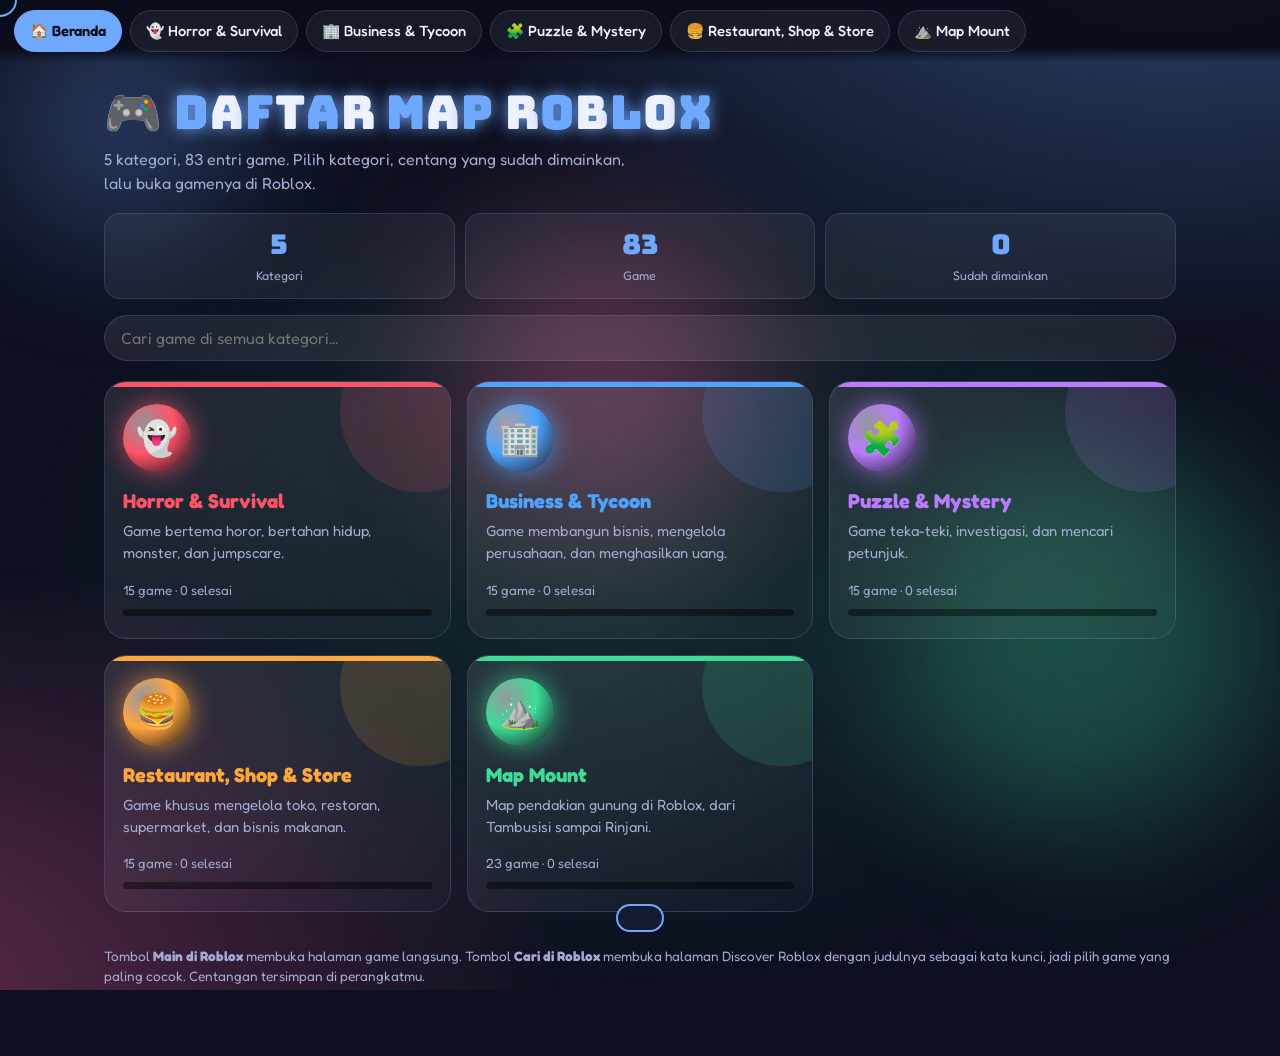
==== index.html @ b2099d07 "Add files via upload" ====
<!DOCTYPE html>
<html lang="id">
<head>
<meta charset="utf-8">
<meta name="viewport" content="width=device-width, initial-scale=1, viewport-fit=cover">
<meta name="theme-color" content="#0d1020">
<meta name="description" content="Daftar map Roblox per kategori lengkap dengan link ke game.">
<title>Daftar Map Roblox</title>
<link rel="preconnect" href="https://fonts.googleapis.com"><link rel="preconnect" href="https://fonts.gstatic.com" crossorigin>
<link href="https://fonts.googleapis.com/css2?family=Fredoka:wght@400;500;600;700&family=Bungee&display=swap" rel="stylesheet">
<script>try{sessionStorage.getItem("rbx-pt")&&document.documentElement.classList.add("pt-in")}catch(e){}</script>
<link rel="stylesheet" href="style.css">
</head>
<body class="t-home" data-fx="🎮,⭐,🧩,👻,🍔,⛰️" style="--ac:#6ea8ff">
<div class="fx" id="fx" aria-hidden="true"></div>
<nav class="tabs" aria-label="Kategori"><a href="index.html" style="--c:#6ea8ff" aria-current=page>🏠 Beranda</a><a href="horror.html" style="--c:#ff5468">👻 Horror &amp; Survival</a><a href="tycoon.html" style="--c:#4da3ff">🏢 Business &amp; Tycoon</a><a href="puzzle.html" style="--c:#b97bff">🧩 Puzzle &amp; Mystery</a><a href="restoran.html" style="--c:#ffa63d">🍔 Restaurant, Shop &amp; Store</a><a href="mount.html" style="--c:#3ddc97">⛰️ Map Mount</a></nav>
<div class="wrap">
<h1><span class="em">🎮</span> Daftar Map Roblox</h1>
<p class="lead">5 kategori, 83 entri game. Pilih kategori, centang yang sudah dimainkan, lalu buka gamenya di Roblox.</p>
<div class="stats"><div><b data-n="5">0</b><span>Kategori</span></div><div><b data-n="83">0</b><span>Game</span></div><div><b id="dn" data-n="0">0</b><span>Sudah dimainkan</span></div></div>
<div class="tools"><input type="search" id="gq" placeholder="Cari game di semua kategori..." aria-label="Cari game"></div>
<div class="res" id="res"></div>
<div class="hub">
<a class="cat" href="horror.html" style="--c:#ff5468;--i:0" data-slugs="themimic,doors,pressure,apeirophobia,specter,deadsilence,theintruder,99nightsintheforest,forgottenmemories,residencemassacre,judy,shortcreepystories,dandysworld,murdermystery2,evade"><div class="big">👻</div><h2>Horror &amp; Survival</h2><p>Game bertema horor, bertahan hidup, monster, dan jumpscare.</p><small class="prog">15 game</small><div class="bar"><i></i></div></a>
<a class="cat" href="tycoon.html" style="--c:#4da3ff;--i:1" data-slugs="restauranttycoon2,restauranttycoon3,retailtycoon2,supermarkettycoon,shoppingmalltycoon,themeparktycoon2,lumbertycoon2,hoteltycoon,cinematycoon,cardealershiptycoon,myrestaurant,themeparktycoon,workatapizzaplace,mycafetycoon,malltycoon"><div class="big">🏢</div><h2>Business &amp; Tycoon</h2><p>Game membangun bisnis, mengelola perusahaan, dan menghasilkan uang.</p><small class="prog">15 game</small><div class="bar"><i></i></div></a>
<a class="cat" href="puzzle.html" style="--c:#b97bff;--i:2" data-slugs="findthemarkers,thepasswordgame,escaperoom,colorordie,doors,identityfraud,themaze,breakin,breakin2,murdermystery2,fleethefacility,interliminality,specter,therakeremastered,findthechomiks"><div class="big">🧩</div><h2>Puzzle &amp; Mystery</h2><p>Game teka-teki, investigasi, dan mencari petunjuk.</p><small class="prog">15 game</small><div class="bar"><i></i></div></a>
<a class="cat" href="restoran.html" style="--c:#ffa63d;--i:3" data-slugs="workatapizzaplace,restauranttycoon2,restauranttycoon3,myrestaurant,cookburgers,supermarkettycoon,retailtycoon2,shoppingmalltycoon,mycafetycoon,bakerysimulator,sushishopsimulator,storeempire,grocerystoresimulator,foodtrucktycoon,themeparktycoon2"><div class="big">🍔</div><h2>Restaurant, Shop &amp; Store</h2><p>Game khusus mengelola toko, restoran, supermarket, dan bisnis makanan.</p><small class="prog">15 game</small><div class="bar"><i></i></div></a>
<a class="cat" href="mount.html" style="--c:#3ddc97;--i:4" data-slugs="mounttambusisi,mountaru,mounttenang,mountlawu,mountdaun,mounttalamau,mountfecha,mountsemut,mountrinjani,mountgede,mountsemeru,mountmerbabu,mountslamet,mountmerapi,mountsindoro,mountsumbing,mountpamijahan,mountkambuno,mountbatur,mountakar,mountleuweung,mounttalaraya,mountmaharani"><div class="big">⛰️</div><h2>Map Mount</h2><p>Map pendakian gunung di Roblox, dari Tambusisi sampai Rinjani.</p><small class="prog">23 game</small><div class="bar"><i></i></div></a>
</div>
<script type="application/json" id="all">[{"n": "The Mimic", "s": "themimic", "c": "horror", "t": "Horror & Survival", "e": "👻", "k": "#ff5468", "p": "horror.html", "u": "https://www.roblox.com/discover/?keyword=The%20Mimic", "d": false}, {"n": "DOORS", "s": "doors", "c": "horror", "t": "Horror & Survival", "e": "👻", "k": "#ff5468", "p": "horror.html", "u": "https://www.roblox.com/discover/?keyword=DOORS", "d": false}, {"n": "Pressure", "s": "pressure", "c": "horror", "t": "Horror & Survival", "e": "👻", "k": "#ff5468", "p": "horror.html", "u": "https://www.roblox.com/discover/?keyword=Pressure", "d": false}, {"n": "Apeirophobia", "s": "apeirophobia", "c": "horror", "t": "Horror & Survival", "e": "👻", "k": "#ff5468", "p": "horror.html", "u": "https://www.roblox.com/discover/?keyword=Apeirophobia", "d": false}, {"n": "Specter", "s": "specter", "c": "horror", "t": "Horror & Survival", "e": "👻", "k": "#ff5468", "p": "horror.html", "u": "https://www.roblox.com/discover/?keyword=Specter", "d": false}, {"n": "Dead Silence", "s": "deadsilence", "c": "horror", "t": "Horror & Survival", "e": "👻", "k": "#ff5468", "p": "horror.html", "u": "https://www.roblox.com/discover/?keyword=Dead%20Silence", "d": false}, {"n": "The Intruder", "s": "theintruder", "c": "horror", "t": "Horror & Survival", "e": "👻", "k": "#ff5468", "p": "horror.html", "u": "https://www.roblox.com/discover/?keyword=The%20Intruder", "d": false}, {"n": "99 Nights in the Forest", "s": "99nightsintheforest", "c": "horror", "t": "Horror & Survival", "e": "👻", "k": "#ff5468", "p": "horror.html", "u": "https://www.roblox.com/discover/?keyword=99%20Nights%20in%20the%20Forest", "d": false}, {"n": "Forgotten Memories", "s": "forgottenmemories", "c": "horror", "t": "Horror & Survival", "e": "👻", "k": "#ff5468", "p": "horror.html", "u": "https://www.roblox.com/discover/?keyword=Forgotten%20Memories", "d": false}, {"n": "Residence Massacre", "s": "residencemassacre", "c": "horror", "t": "Horror & Survival", "e": "👻", "k": "#ff5468", "p": "horror.html", "u": "https://www.roblox.com/discover/?keyword=Residence%20Massacre", "d": false}, {"n": "Judy", "s": "judy", "c": "horror", "t": "Horror & Survival", "e": "👻", "k": "#ff5468", "p": "horror.html", "u": "https://www.roblox.com/discover/?keyword=Judy", "d": false}, {"n": "Short Creepy Stories", "s": "shortcreepystories", "c": "horror", "t": "Horror & Survival", "e": "👻", "k": "#ff5468", "p": "horror.html", "u": "https://www.roblox.com/discover/?keyword=Short%20Creepy%20Stories", "d": false}, {"n": "Dandy's World", "s": "dandysworld", "c": "horror", "t": "Horror & Survival", "e": "👻", "k": "#ff5468", "p": "horror.html", "u": "https://www.roblox.com/discover/?keyword=Dandy%27s%20World", "d": false}, {"n": "Murder Mystery 2", "s": "murdermystery2", "c": "horror", "t": "Horror & Survival", "e": "👻", "k": "#ff5468", "p": "horror.html", "u": "https://www.roblox.com/discover/?keyword=Murder%20Mystery%202", "d": false}, {"n": "Evade", "s": "evade", "c": "horror", "t": "Horror & Survival", "e": "👻", "k": "#ff5468", "p": "horror.html", "u": "https://www.roblox.com/discover/?keyword=Evade", "d": false}, {"n": "Restaurant Tycoon 2", "s": "restauranttycoon2", "c": "tycoon", "t": "Business & Tycoon", "e": "🏢", "k": "#4da3ff", "p": "tycoon.html", "u": "https://www.roblox.com/discover/?keyword=Restaurant%20Tycoon%202", "d": false}, {"n": "Restaurant Tycoon 3", "s": "restauranttycoon3", "c": "tycoon", "t": "Business & Tycoon", "e": "🏢", "k": "#4da3ff", "p": "tycoon.html", "u": "https://www.roblox.com/discover/?keyword=Restaurant%20Tycoon%203", "d": false}, {"n": "Retail Tycoon 2", "s": "retailtycoon2", "c": "tycoon", "t": "Business & Tycoon", "e": "🏢", "k": "#4da3ff", "p": "tycoon.html", "u": "https://www.roblox.com/discover/?keyword=Retail%20Tycoon%202", "d": false}, {"n": "Supermarket Tycoon", "s": "supermarkettycoon", "c": "tycoon", "t": "Business & Tycoon", "e": "🏢", "k": "#4da3ff", "p": "tycoon.html", "u": "https://www.roblox.com/discover/?keyword=Supermarket%20Tycoon", "d": false}, {"n": "Shopping Mall Tycoon", "s": "shoppingmalltycoon", "c": "tycoon", "t": "Business & Tycoon", "e": "🏢", "k": "#4da3ff", "p": "tycoon.html", "u": "https://www.roblox.com/discover/?keyword=Shopping%20Mall%20Tycoon", "d": false}, {"n": "Theme Park Tycoon 2", "s": "themeparktycoon2", "c": "tycoon", "t": "Business & Tycoon", "e": "🏢", "k": "#4da3ff", "p": "tycoon.html", "u": "https://www.roblox.com/games/69184822", "d": true}, {"n": "Lumber Tycoon 2", "s": "lumbertycoon2", "c": "tycoon", "t": "Business & Tycoon", "e": "🏢", "k": "#4da3ff", "p": "tycoon.html", "u": "https://www.roblox.com/games/13822889", "d": true}, {"n": "Hotel Tycoon", "s": "hoteltycoon", "c": "tycoon", "t": "Business & Tycoon", "e": "🏢", "k": "#4da3ff", "p": "tycoon.html", "u": "https://www.roblox.com/discover/?keyword=Hotel%20Tycoon", "d": false}, {"n": "Cinema Tycoon", "s": "cinematycoon", "c": "tycoon", "t": "Business & Tycoon", "e": "🏢", "k": "#4da3ff", "p": "tycoon.html", "u": "https://www.roblox.com/discover/?keyword=Cinema%20Tycoon", "d": false}, {"n": "Car Dealership Tycoon", "s": "cardealershiptycoon", "c": "tycoon", "t": "Business & Tycoon", "e": "🏢", "k": "#4da3ff", "p": "tycoon.html", "u": "https://www.roblox.com/discover/?keyword=Car%20Dealership%20Tycoon", "d": false}, {"n": "My Restaurant", "s": "myrestaurant", "c": "tycoon", "t": "Business & Tycoon", "e": "🏢", "k": "#4da3ff", "p": "tycoon.html", "u": "https://www.roblox.com/discover/?keyword=My%20Restaurant", "d": false}, {"n": "Theme Park Tycoon", "s": "themeparktycoon", "c": "tycoon", "t": "Business & Tycoon", "e": "🏢", "k": "#4da3ff", "p": "tycoon.html", "u": "https://www.roblox.com/discover/?keyword=Theme%20Park%20Tycoon", "d": false}, {"n": "Work at a Pizza Place", "s": "workatapizzaplace", "c": "tycoon", "t": "Business & Tycoon", "e": "🏢", "k": "#4da3ff", "p": "tycoon.html", "u": "https://www.roblox.com/games/192800", "d": true}, {"n": "My Cafe Tycoon", "s": "mycafetycoon", "c": "tycoon", "t": "Business & Tycoon", "e": "🏢", "k": "#4da3ff", "p": "tycoon.html", "u": "https://www.roblox.com/discover/?keyword=My%20Cafe%20Tycoon", "d": false}, {"n": "Mall Tycoon", "s": "malltycoon", "c": "tycoon", "t": "Business & Tycoon", "e": "🏢", "k": "#4da3ff", "p": "tycoon.html", "u": "https://www.roblox.com/discover/?keyword=Mall%20Tycoon", "d": false}, {"n": "Find the Markers", "s": "findthemarkers", "c": "puzzle", "t": "Puzzle & Mystery", "e": "🧩", "k": "#b97bff", "p": "puzzle.html", "u": "https://www.roblox.com/discover/?keyword=Find%20the%20Markers", "d": false}, {"n": "The Password Game", "s": "thepasswordgame", "c": "puzzle", "t": "Puzzle & Mystery", "e": "🧩", "k": "#b97bff", "p": "puzzle.html", "u": "https://www.roblox.com/discover/?keyword=The%20Password%20Game", "d": false}, {"n": "Escape Room", "s": "escaperoom", "c": "puzzle", "t": "Puzzle & Mystery", "e": "🧩", "k": "#b97bff", "p": "puzzle.html", "u": "https://www.roblox.com/discover/?keyword=Escape%20Room", "d": false}, {"n": "Color or Die", "s": "colorordie", "c": "puzzle", "t": "Puzzle & Mystery", "e": "🧩", "k": "#b97bff", "p": "puzzle.html", "u": "https://www.roblox.com/discover/?keyword=Color%20or%20Die", "d": false}, {"n": "DOORS", "s": "doors", "c": "puzzle", "t": "Puzzle & Mystery", "e": "🧩", "k": "#b97bff", "p": "puzzle.html", "u": "https://www.roblox.com/discover/?keyword=DOORS", "d": false}, {"n": "Identity Fraud", "s": "identityfraud", "c": "puzzle", "t": "Puzzle & Mystery", "e": "🧩", "k": "#b97bff", "p": "puzzle.html", "u": "https://www.roblox.com/discover/?keyword=Identity%20Fraud", "d": false}, {"n": "The Maze", "s": "themaze", "c": "puzzle", "t": "Puzzle & Mystery", "e": "🧩", "k": "#b97bff", "p": "puzzle.html", "u": "https://www.roblox.com/discover/?keyword=The%20Maze", "d": false}, {"n": "Break In", "s": "breakin", "c": "puzzle", "t": "Puzzle & Mystery", "e": "🧩", "k": "#b97bff", "p": "puzzle.html", "u": "https://www.roblox.com/discover/?keyword=Break%20In", "d": false}, {"n": "Break In 2", "s": "breakin2", "c": "puzzle", "t": "Puzzle & Mystery", "e": "🧩", "k": "#b97bff", "p": "puzzle.html", "u": "https://www.roblox.com/discover/?keyword=Break%20In%202", "d": false}, {"n": "Murder Mystery 2", "s": "murdermystery2", "c": "puzzle", "t": "Puzzle & Mystery", "e": "🧩", "k": "#b97bff", "p": "puzzle.html", "u": "https://www.roblox.com/discover/?keyword=Murder%20Mystery%202", "d": false}, {"n": "Flee the Facility", "s": "fleethefacility", "c": "puzzle", "t": "Puzzle & Mystery", "e": "🧩", "k": "#b97bff", "p": "puzzle.html", "u": "https://www.roblox.com/games/893973440", "d": true}, {"n": "Interliminality", "s": "interliminality", "c": "puzzle", "t": "Puzzle & Mystery", "e": "🧩", "k": "#b97bff", "p": "puzzle.html", "u": "https://www.roblox.com/discover/?keyword=Interliminality", "d": false}, {"n": "Specter", "s": "specter", "c": "puzzle", "t": "Puzzle & Mystery", "e": "🧩", "k": "#b97bff", "p": "puzzle.html", "u": "https://www.roblox.com/discover/?keyword=Specter", "d": false}, {"n": "The Rake REMASTERED", "s": "therakeremastered", "c": "puzzle", "t": "Puzzle & Mystery", "e": "🧩", "k": "#b97bff", "p": "puzzle.html", "u": "https://www.roblox.com/discover/?keyword=The%20Rake%20REMASTERED", "d": false}, {"n": "Find the Chomiks", "s": "findthechomiks", "c": "puzzle", "t": "Puzzle & Mystery", "e": "🧩", "k": "#b97bff", "p": "puzzle.html", "u": "https://www.roblox.com/discover/?keyword=Find%20the%20Chomiks", "d": false}, {"n": "Work at a Pizza Place", "s": "workatapizzaplace", "c": "restoran", "t": "Restaurant, Shop & Store", "e": "🍔", "k": "#ffa63d", "p": "restoran.html", "u": "https://www.roblox.com/games/192800", "d": true}, {"n": "Restaurant Tycoon 2", "s": "restauranttycoon2", "c": "restoran", "t": "Restaurant, Shop & Store", "e": "🍔", "k": "#ffa63d", "p": "restoran.html", "u": "https://www.roblox.com/discover/?keyword=Restaurant%20Tycoon%202", "d": false}, {"n": "Restaurant Tycoon 3", "s": "restauranttycoon3", "c": "restoran", "t": "Restaurant, Shop & Store", "e": "🍔", "k": "#ffa63d", "p": "restoran.html", "u": "https://www.roblox.com/discover/?keyword=Restaurant%20Tycoon%203", "d": false}, {"n": "My Restaurant", "s": "myrestaurant", "c": "restoran", "t": "Restaurant, Shop & Store", "e": "🍔", "k": "#ffa63d", "p": "restoran.html", "u": "https://www.roblox.com/discover/?keyword=My%20Restaurant", "d": false}, {"n": "Cook Burgers", "s": "cookburgers", "c": "restoran", "t": "Restaurant, Shop & Store", "e": "🍔", "k": "#ffa63d", "p": "restoran.html", "u": "https://www.roblox.com/discover/?keyword=Cook%20Burgers", "d": false}, {"n": "Supermarket Tycoon", "s": "supermarkettycoon", "c": "restoran", "t": "Restaurant, Shop & Store", "e": "🍔", "k": "#ffa63d", "p": "restoran.html", "u": "https://www.roblox.com/discover/?keyword=Supermarket%20Tycoon", "d": false}, {"n": "Retail Tycoon 2", "s": "retailtycoon2", "c": "restoran", "t": "Restaurant, Shop & Store", "e": "🍔", "k": "#ffa63d", "p": "restoran.html", "u": "https://www.roblox.com/discover/?keyword=Retail%20Tycoon%202", "d": false}, {"n": "Shopping Mall Tycoon", "s": "shoppingmalltycoon", "c": "restoran", "t": "Restaurant, Shop & Store", "e": "🍔", "k": "#ffa63d", "p": "restoran.html", "u": "https://www.roblox.com/discover/?keyword=Shopping%20Mall%20Tycoon", "d": false}, {"n": "My Cafe Tycoon", "s": "mycafetycoon", "c": "restoran", "t": "Restaurant, Shop & Store", "e": "🍔", "k": "#ffa63d", "p": "restoran.html", "u": "https://www.roblox.com/discover/?keyword=My%20Cafe%20Tycoon", "d": false}, {"n": "Bakery Simulator", "s": "bakerysimulator", "c": "restoran", "t": "Restaurant, Shop & Store", "e": "🍔", "k": "#ffa63d", "p": "restoran.html", "u": "https://www.roblox.com/discover/?keyword=Bakery%20Simulator", "d": false}, {"n": "Sushi Shop Simulator", "s": "sushishopsimulator", "c": "restoran", "t": "Restaurant, Shop & Store", "e": "🍔", "k": "#ffa63d", "p": "restoran.html", "u": "https://www.roblox.com/discover/?keyword=Sushi%20Shop%20Simulator", "d": false}, {"n": "Store Empire", "s": "storeempire", "c": "restoran", "t": "Restaurant, Shop & Store", "e": "🍔", "k": "#ffa63d", "p": "restoran.html", "u": "https://www.roblox.com/discover/?keyword=Store%20Empire", "d": false}, {"n": "Grocery Store Simulator", "s": "grocerystoresimulator", "c": "restoran", "t": "Restaurant, Shop & Store", "e": "🍔", "k": "#ffa63d", "p": "restoran.html", "u": "https://www.roblox.com/discover/?keyword=Grocery%20Store%20Simulator", "d": false}, {"n": "Food Truck Tycoon", "s": "foodtrucktycoon", "c": "restoran", "t": "Restaurant, Shop & Store", "e": "🍔", "k": "#ffa63d", "p": "restoran.html", "u": "https://www.roblox.com/discover/?keyword=Food%20Truck%20Tycoon", "d": false}, {"n": "Theme Park Tycoon 2", "s": "themeparktycoon2", "c": "restoran", "t": "Restaurant, Shop & Store", "e": "🍔", "k": "#ffa63d", "p": "restoran.html", "u": "https://www.roblox.com/games/69184822", "d": true}, {"n": "Mount Tambusisi", "s": "mounttambusisi", "c": "mount", "t": "Map Mount", "e": "⛰️", "k": "#3ddc97", "p": "mount.html", "u": "https://www.roblox.com/discover/?keyword=Mount%20Tambusisi", "d": false}, {"n": "Mount Aru", "s": "mountaru", "c": "mount", "t": "Map Mount", "e": "⛰️", "k": "#3ddc97", "p": "mount.html", "u": "https://www.roblox.com/discover/?keyword=Mount%20Aru", "d": false}, {"n": "Mount Tenang", "s": "mounttenang", "c": "mount", "t": "Map Mount", "e": "⛰️", "k": "#3ddc97", "p": "mount.html", "u": "https://www.roblox.com/discover/?keyword=Mount%20Tenang", "d": false}, {"n": "Mount Lawu", "s": "mountlawu", "c": "mount", "t": "Map Mount", "e": "⛰️", "k": "#3ddc97", "p": "mount.html", "u": "https://www.roblox.com/discover/?keyword=Mount%20Lawu", "d": false}, {"n": "Mount Daun", "s": "mountdaun", "c": "mount", "t": "Map Mount", "e": "⛰️", "k": "#3ddc97", "p": "mount.html", "u": "https://www.roblox.com/discover/?keyword=Mount%20Daun", "d": false}, {"n": "Mount Talamau", "s": "mounttalamau", "c": "mount", "t": "Map Mount", "e": "⛰️", "k": "#3ddc97", "p": "mount.html", "u": "https://www.roblox.com/discover/?keyword=Mount%20Talamau", "d": false}, {"n": "Mount Fecha", "s": "mountfecha", "c": "mount", "t": "Map Mount", "e": "⛰️", "k": "#3ddc97", "p": "mount.html", "u": "https://www.roblox.com/discover/?keyword=Mount%20Fecha", "d": false}, {"n": "Mount Semut", "s": "mountsemut", "c": "mount", "t": "Map Mount", "e": "⛰️", "k": "#3ddc97", "p": "mount.html", "u": "https://www.roblox.com/discover/?keyword=Mount%20Semut", "d": false}, {"n": "Mount Rinjani", "s": "mountrinjani", "c": "mount", "t": "Map Mount", "e": "⛰️", "k": "#3ddc97", "p": "mount.html", "u": "https://www.roblox.com/discover/?keyword=Mount%20Rinjani", "d": false}, {"n": "Mount Gede", "s": "mountgede", "c": "mount", "t": "Map Mount", "e": "⛰️", "k": "#3ddc97", "p": "mount.html", "u": "https://www.roblox.com/discover/?keyword=Mount%20Gede", "d": false}, {"n": "Mount Semeru", "s": "mountsemeru", "c": "mount", "t": "Map Mount", "e": "⛰️", "k": "#3ddc97", "p": "mount.html", "u": "https://www.roblox.com/discover/?keyword=Mount%20Semeru", "d": false}, {"n": "Mount Merbabu", "s": "mountmerbabu", "c": "mount", "t": "Map Mount", "e": "⛰️", "k": "#3ddc97", "p": "mount.html", "u": "https://www.roblox.com/discover/?keyword=Mount%20Merbabu", "d": false}, {"n": "Mount Slamet", "s": "mountslamet", "c": "mount", "t": "Map Mount", "e": "⛰️", "k": "#3ddc97", "p": "mount.html", "u": "https://www.roblox.com/discover/?keyword=Mount%20Slamet", "d": false}, {"n": "Mount Merapi", "s": "mountmerapi", "c": "mount", "t": "Map Mount", "e": "⛰️", "k": "#3ddc97", "p": "mount.html", "u": "https://www.roblox.com/discover/?keyword=Mount%20Merapi", "d": false}, {"n": "Mount Sindoro", "s": "mountsindoro", "c": "mount", "t": "Map Mount", "e": "⛰️", "k": "#3ddc97", "p": "mount.html", "u": "https://www.roblox.com/discover/?keyword=Mount%20Sindoro", "d": false}, {"n": "Mount Sumbing", "s": "mountsumbing", "c": "mount", "t": "Map Mount", "e": "⛰️", "k": "#3ddc97", "p": "mount.html", "u": "https://www.roblox.com/discover/?keyword=Mount%20Sumbing", "d": false}, {"n": "Mount Pamijahan", "s": "mountpamijahan", "c": "mount", "t": "Map Mount", "e": "⛰️", "k": "#3ddc97", "p": "mount.html", "u": "https://www.roblox.com/discover/?keyword=Mount%20Pamijahan", "d": false}, {"n": "Mount Kambuno", "s": "mountkambuno", "c": "mount", "t": "Map Mount", "e": "⛰️", "k": "#3ddc97", "p": "mount.html", "u": "https://www.roblox.com/discover/?keyword=Mount%20Kambuno", "d": false}, {"n": "Mount Batur", "s": "mountbatur", "c": "mount", "t": "Map Mount", "e": "⛰️", "k": "#3ddc97", "p": "mount.html", "u": "https://www.roblox.com/discover/?keyword=Mount%20Batur", "d": false}, {"n": "Mount Akar", "s": "mountakar", "c": "mount", "t": "Map Mount", "e": "⛰️", "k": "#3ddc97", "p": "mount.html", "u": "https://www.roblox.com/discover/?keyword=Mount%20Akar", "d": false}, {"n": "Mount Leuweung", "s": "mountleuweung", "c": "mount", "t": "Map Mount", "e": "⛰️", "k": "#3ddc97", "p": "mount.html", "u": "https://www.roblox.com/discover/?keyword=Mount%20Leuweung", "d": false}, {"n": "Mount Talaraya", "s": "mounttalaraya", "c": "mount", "t": "Map Mount", "e": "⛰️", "k": "#3ddc97", "p": "mount.html", "u": "https://www.roblox.com/discover/?keyword=Mount%20Talaraya", "d": false}, {"n": "Mount Maharani", "s": "mountmaharani", "c": "mount", "t": "Map Mount", "e": "⛰️", "k": "#3ddc97", "p": "mount.html", "u": "https://www.roblox.com/discover/?keyword=Mount%20Maharani", "d": false}]</script>
<footer>Tombol <b>Main di Roblox</b> membuka halaman game langsung. Tombol <b>Cari di Roblox</b> membuka halaman Discover Roblox dengan judulnya sebagai kata kunci, jadi pilih game yang paling cocok. Centangan tersimpan di perangkatmu.</footer>
</div>
<button class="top" id="top" type="button" aria-label="Ke atas">↑</button>
<div class="toast" id="toast" role="status"></div>
<script src="app.js"></script>
</body>
</html>
---- style.css ----
:root{--bg:#0d1020;--bg2:#151a33;--tx:#eef1ff;--mu:#a3abd3;--ln:rgba(150,165,255,.18);--ac:#6ea8ff;--rad:16px}
*{box-sizing:border-box}
html{-webkit-text-size-adjust:100%;scroll-padding-top:110px;scroll-behavior:smooth}
body{margin:0;min-height:100dvh;color:var(--tx);font:16px/1.5 "Fredoka",system-ui,sans-serif;background:var(--bg);overflow-x:hidden;-webkit-tap-highlight-color:transparent}
body::before{content:"";position:fixed;inset:-10%;z-index:-2;animation:drift 20s ease-in-out infinite alternate;background:radial-gradient(50% 40% at 85% 0,color-mix(in srgb,var(--ac) 35%,transparent),transparent),radial-gradient(45% 40% at 0 100%,#ff5ea055,transparent),radial-gradient(40% 40% at 50% 60%,#3ddc9722,transparent)}
@keyframes drift{to{transform:scale(1.15) translate(-3%,2%)}}
a{color:inherit}
.fx{position:fixed;inset:0;z-index:-1;pointer-events:none;overflow:hidden}
.fx span{position:absolute;bottom:-60px;opacity:.28;animation:rise linear infinite}
@keyframes rise{to{transform:translateY(-120vh) rotate(360deg)}}
@keyframes fall{from{transform:translateY(-10vh) rotate(0)}to{transform:translateY(120vh) rotate(360deg)}}
.wrap{position:relative;max-width:1100px;margin:0 auto;padding:0 max(14px,env(safe-area-inset-right)) calc(70px + env(safe-area-inset-bottom)) max(14px,env(safe-area-inset-left))}
.tabs{position:sticky;top:0;z-index:20;display:flex;gap:8px;overflow-x:auto;scrollbar-width:none;padding:calc(10px + env(safe-area-inset-top)) max(14px,env(safe-area-inset-right)) 10px max(14px,env(safe-area-inset-left));background:linear-gradient(rgba(10,12,26,.95) 78%,transparent);backdrop-filter:blur(8px);-webkit-backdrop-filter:blur(8px)}
.tabs::-webkit-scrollbar{display:none}
.tabs a{flex:none;display:flex;align-items:center;gap:6px;min-height:42px;padding:0 15px;border:1px solid var(--ln);border-radius:30px;background:rgba(255,255,255,.06);text-decoration:none;font-weight:500;font-size:.92rem;white-space:nowrap;transition:transform .2s,background .2s,box-shadow .2s}
.tabs a:hover{transform:translateY(-3px) scale(1.04);box-shadow:0 8px 18px -8px var(--c)}
.tabs a[aria-current=page]{background:var(--c,var(--ac));border-color:var(--c,var(--ac));color:#0b0e1c;font-weight:600}
h1{font:400 clamp(1.7rem,6.4vw,2.9rem)/1.15 "Bungee","Fredoka",sans-serif;margin:24px 0 8px;letter-spacing:.02em;background:linear-gradient(90deg,#fff,var(--ac),#fff,var(--ac));background-size:300% 100%;-webkit-background-clip:text;background-clip:text;-webkit-text-fill-color:transparent;animation:shine 6s linear infinite}
@keyframes shine{to{background-position:300% 0}}
h1 .em{display:inline-block;-webkit-text-fill-color:initial;animation:bob 3s ease-in-out infinite}
@keyframes bob{50%{transform:translateY(-8px) rotate(-8deg)}}
.lead{color:var(--mu);margin:0 0 18px;max-width:60ch}
.stats{display:grid;grid-template-columns:repeat(3,1fr);gap:10px;margin:0 0 16px}
.stats div{padding:12px 8px;text-align:center;border:1px solid var(--ln);border-radius:16px;background:rgba(255,255,255,.06)}
.stats b{display:block;font:400 1.7rem "Bungee",sans-serif;color:var(--ac)}.stats span{font-size:.78rem;color:var(--mu)}
.hud{display:flex;flex-wrap:wrap;align-items:center;gap:8px 16px;padding:14px 16px;border:1px solid var(--ln);border-radius:var(--rad);background:linear-gradient(145deg,rgba(255,255,255,.1),rgba(255,255,255,.02))}
.hud b{color:var(--ac)}.rk{font-size:.82rem;padding:2px 10px;border-radius:20px;background:var(--ac);color:#0b0e1c;font-weight:600;animation:pulse 2s infinite}
@keyframes pulse{50%{transform:scale(1.08)}}
.bar{flex:1 1 180px;height:12px;border-radius:8px;background:rgba(0,0,0,.45);overflow:hidden}
.bar i{display:block;height:100%;width:0;border-radius:8px;background:linear-gradient(90deg,var(--ac),#fff9,var(--ac));background-size:200% 100%;animation:shine 2.5s linear infinite;transition:width .8s cubic-bezier(.2,.9,.3,1.2)}
.tools{display:flex;gap:8px;margin:16px 0 10px}
input[type=search],select{min-height:46px;padding:0 16px;font:inherit;color:var(--tx);background:rgba(255,255,255,.08);border:1px solid var(--ln);border-radius:30px}
input[type=search]{flex:1;min-width:0}select option{color:#000}
input[type=search]:focus,select:focus{outline:none;border-color:var(--ac);box-shadow:0 0 20px -4px var(--ac)}
.tools:has(#so){display:grid;grid-template-columns:1fr auto auto}
@media(max-width:480px){.tools:has(#so){grid-template-columns:1fr 1fr}.tools:has(#so) input{grid-column:1/-1}}
.btn{min-height:46px;padding:0 18px;border:0;border-radius:30px;background:var(--ac);color:#0b0e1c;font:600 .95rem "Fredoka",sans-serif;cursor:pointer;transition:transform .15s,box-shadow .2s}
.btn:hover{transform:translateY(-2px) rotate(-2deg);box-shadow:0 8px 20px -6px var(--ac)}.btn:active{transform:scale(.93)}
.flt{display:flex;flex-wrap:wrap;gap:4px 16px;color:var(--mu);font-size:.9rem;margin-bottom:14px}
.flt label{display:inline-flex;align-items:center;gap:8px;min-height:40px;cursor:pointer}
.flt input,.chk input{accent-color:var(--ac);width:20px;height:20px}
.grid{list-style:none;margin:0;padding:0;display:grid;grid-template-columns:repeat(auto-fill,minmax(min(100%,260px),1fr));gap:14px;perspective:900px}
.card{position:relative;overflow:hidden;padding:16px 16px 14px 62px;border:1px solid var(--ln);border-radius:var(--rad);background:linear-gradient(145deg,rgba(255,255,255,.1),rgba(255,255,255,.03));transition:transform .25s,box-shadow .3s,opacity .6s,filter .3s;transform:rotateX(var(--rx,0)) rotateY(var(--ry,0));transition-delay:calc(var(--i,0)*30ms),0s,0s,0s}
html.js .card:not(.in){opacity:0;transform:translateY(34px) scale(.92)}
.card::before{content:"";position:absolute;left:0;top:0;bottom:0;width:4px;background:var(--ac)}
.card::after{content:"";position:absolute;inset:0;background:radial-gradient(180px circle at var(--px,50%) var(--py,0),rgba(255,255,255,.16),transparent);opacity:0;transition:opacity .3s;pointer-events:none}
@media(hover:hover){.card:hover{box-shadow:0 16px 30px -12px var(--ac);transition-delay:0s}.card:hover::after{opacity:1}}
.card .no{position:absolute;left:14px;top:14px;width:38px;height:38px;border-radius:12px;display:grid;place-items:center;font-weight:700;background:color-mix(in srgb,var(--ac) 24%,transparent);color:var(--ac);transition:transform .4s}
.card:hover .no{transform:rotate(360deg) scale(1.1)}
.card h3{margin:0 0 12px;font-size:1.08rem;font-weight:600;line-height:1.3;overflow-wrap:anywhere;padding:6px 34px 0 0}
.act{display:flex;justify-content:space-between;align-items:center;gap:8px;flex-wrap:wrap}
.chk{display:inline-flex;align-items:center;gap:8px;min-height:44px;cursor:pointer;user-select:none;font-size:.9rem}
a.go{position:relative;overflow:hidden;display:inline-flex;align-items:center;min-height:44px;padding:0 16px;border-radius:30px;border:1px solid var(--ac);text-decoration:none;font-weight:600;font-size:.88rem;transition:background .2s,color .2s,transform .15s}
a.go:hover,a.go:focus-visible{background:var(--ac);color:#0b0e1c;outline:none;transform:scale(1.05)}
.card.done{opacity:.65;filter:saturate(.6)}.card.done h3{text-decoration:line-through}
.card.done::before{box-shadow:0 0 14px 2px var(--ac)}
.card.done .no{font-size:0;background:var(--ac);animation:stamp .5s cubic-bezier(.3,1.8,.5,1)}.card.done .no::before{content:"✓";font-size:1.2rem;color:#0b0e1c}
@keyframes stamp{from{transform:scale(2.5) rotate(-90deg);opacity:0}}
.card.won{animation:win .8s 3;box-shadow:0 0 0 3px var(--ac),0 0 40px var(--ac)}
@keyframes win{50%{transform:scale(1.06)}}
.card[hidden]{display:none}.empty{padding:40px 0;color:var(--mu);text-align:center}
.hub{display:grid;grid-template-columns:repeat(auto-fill,minmax(min(100%,300px),1fr));gap:16px;margin-top:20px;perspective:900px}
.cat{position:relative;display:block;text-decoration:none;padding:22px 18px;border:1px solid var(--ln);border-radius:22px;background:linear-gradient(145deg,rgba(255,255,255,.1),rgba(255,255,255,.02));overflow:hidden;transition:transform .25s,box-shadow .3s;transform:rotateX(var(--rx,0)) rotateY(var(--ry,0));animation:pop .7s backwards cubic-bezier(.2,.9,.3,1.3);animation-delay:calc(var(--i,0)*90ms)}
@keyframes pop{from{opacity:0;transform:translateY(40px) scale(.85)}}
.cat::before{content:"";position:absolute;inset:0 0 auto;height:5px;background:var(--c)}
.cat::after{content:"";position:absolute;width:160px;height:160px;right:-50px;top:-50px;border-radius:50%;background:var(--c);opacity:.14;transition:transform .5s,opacity .3s}
.cat:hover::after{transform:scale(2.6);opacity:.2}
.cat .big{display:grid;place-items:center;width:68px;height:68px;border-radius:50%;font-size:2.1rem;margin-bottom:14px;background:radial-gradient(circle at 30% 28%,rgba(255,255,255,.5),var(--c) 45%,rgba(0,0,0,.55));box-shadow:0 0 28px -4px var(--c);animation:bob 4s ease-in-out infinite}
.cat h2{margin:0 0 4px;font-size:1.25rem;color:var(--c)}.cat p{margin:0 0 12px;color:var(--mu);font-size:.92rem}.cat small{color:var(--mu)}
.cat .bar{margin-top:8px;flex:none;height:7px}.cat .bar i{background:var(--c)}
@media(hover:hover){.cat:hover{box-shadow:0 20px 36px -14px var(--c)}}
.res{margin-top:20px}.res h2{font-size:1.05rem;color:var(--mu)}
.tag{display:inline-block;padding:0 8px;border-radius:20px;font-size:.72rem;background:color-mix(in srgb,var(--c) 25%,transparent);color:var(--c)}
footer{margin-top:34px;color:var(--mu);font-size:.85rem}
.toast{position:fixed;left:50%;bottom:calc(24px + env(safe-area-inset-bottom));transform:translate(-50%,200%);background:var(--bg2);border:2px solid var(--ac);padding:12px 22px;border-radius:30px;font-weight:600;z-index:50;max-width:92vw;text-align:center;transition:transform .45s cubic-bezier(.3,1.5,.5,1)}
.toast.on{transform:translate(-50%,0)}
.top{position:fixed;right:max(16px,env(safe-area-inset-right));bottom:calc(18px + env(safe-area-inset-bottom));z-index:30;width:48px;height:48px;border:0;border-radius:50%;background:var(--ac);color:#0b0e1c;font-size:1.3rem;font-weight:700;cursor:pointer;transform:scale(0);transition:transform .3s cubic-bezier(.3,1.8,.5,1)}
.top.on{transform:scale(1)}.top:hover{animation:bob 1s infinite}
.bst{position:fixed;z-index:60;pointer-events:none;font-size:1.5rem;animation:bst .9s ease-out forwards}
@keyframes bst{to{transform:translate(var(--dx),var(--dy)) rotate(var(--r)) scale(.4);opacity:0}}
/* ===== TEMA PER KATEGORI ===== */
.t-horror{--bg:#07050a;--bg2:#1a0a10;--ln:rgba(255,84,104,.25)}
.t-horror::before{background:radial-gradient(70% 50% at 50% 110%,#8a0f2a88,transparent),radial-gradient(40% 30% at 15% 10%,#ff546822,transparent)}
.t-horror .fx::after{content:"";position:fixed;inset:0;z-index:15;background:radial-gradient(circle 230px at var(--mx,50%) var(--my,35%),transparent 0,rgba(0,0,0,.62) 100%)}
.t-horror h1{animation:shine 6s linear infinite,flick 4s steps(1) infinite}
@keyframes flick{0%,90%,94%,100%{opacity:1}92%{opacity:.25}96%{opacity:.5;transform:translateX(3px)}}
.t-horror .card{border-color:rgba(255,84,104,.3);box-shadow:inset 0 0 30px #ff546814}
.t-horror .card .no{animation:flick 5s steps(1) infinite;border-radius:50% 50% 12px 12px}
.t-horror .card:hover{animation:shake .3s}
@keyframes shake{25%{translate:-3px 0}75%{translate:3px 0}}
.t-tycoon{--bg:#071326;--ln:rgba(77,163,255,.25)}
.t-tycoon::before{background:linear-gradient(rgba(77,163,255,.09) 1px,transparent 1px) 0 0/44px 44px,linear-gradient(90deg,rgba(77,163,255,.09) 1px,transparent 1px) 0 0/44px 44px,radial-gradient(50% 40% at 85% 0,#4da3ff44,transparent);animation:grid 3s linear infinite}
@keyframes grid{to{background-position:0 44px,44px 0,0 0}}
.t-tycoon .fx span{top:-60px;bottom:auto;animation-name:fall}
.t-tycoon .card .no{border-radius:50%;background:radial-gradient(circle at 30% 30%,#fff6a8,#ffc21a 55%,#b37400);color:#5a3a00;box-shadow:0 0 14px #ffc21a88}
.t-tycoon .card{border-radius:6px 22px 6px 22px}
.t-tycoon .rk{background:linear-gradient(90deg,#ffc21a,#fff3a0)}
.t-puzzle{--bg:#120a24;--ln:rgba(185,123,255,.28)}
.t-puzzle::before{background:conic-gradient(from 90deg at 2px 2px,transparent 90deg,rgba(185,123,255,.12) 0) 0 0/52px 52px,radial-gradient(50% 40% at 15% 0,#b97bff55,transparent);animation:grid 6s linear infinite}
.t-puzzle .card{border-radius:4px 28px 4px 28px;clip-path:polygon(0 0,100% 0,100% 80%,calc(100% - 18px) 100%,0 100%)}
.t-puzzle .card .no{border-radius:4px;transform:rotate(45deg)}.t-puzzle .card:hover .no{transform:rotate(405deg)}
.t-puzzle .card .no{font-size:.95rem}
.t-restoran{--bg:#1f1209;--ln:rgba(255,166,61,.3)}
.t-restoran::before{background:conic-gradient(rgba(255,90,60,.14) 25%,transparent 0 50%,rgba(255,90,60,.14) 0 75%,transparent 0) 0 0/70px 70px,radial-gradient(50% 40% at 85% 0,#ffa63d55,transparent);animation:grid 8s linear infinite}
.t-restoran .card{border:2px dashed rgba(255,166,61,.5);border-radius:18px;background:linear-gradient(145deg,rgba(255,240,210,.14),rgba(255,166,61,.04))}
.t-restoran .card .no{border-radius:50%;box-shadow:0 0 0 4px rgba(255,166,61,.25),inset 0 0 0 3px rgba(0,0,0,.25)}
.t-restoran .card:hover h3{animation:wob .5s}
@keyframes wob{25%{transform:rotate(-2deg)}75%{transform:rotate(2deg)}}
.t-mount{--bg:#06141f;--ln:rgba(61,220,151,.25)}
.t-mount::before{background:radial-gradient(1.5px 1.5px at 20px 30px,#fff,transparent),radial-gradient(1.5px 1.5px at 90px 80px,#fff9,transparent),radial-gradient(1px 1px at 150px 20px,#fff,transparent),linear-gradient(#06141f,#0b3a3a 90%);background-size:170px 110px,170px 110px,170px 110px,100% 100%;animation:none}
.t-mount::after{content:"";position:fixed;left:0;right:0;bottom:0;height:36vh;z-index:-1;background:linear-gradient(#124a45,#06141f);opacity:.8;clip-path:polygon(0 100%,0 62%,10% 38%,20% 58%,35% 12%,50% 52%,64% 24%,78% 56%,90% 30%,100% 50%,100% 100%)}
.t-mount .card{border-radius:30px 30px 12px 12px}
.t-mount .card .no{clip-path:polygon(50% 0,100% 100%,0 100%);border-radius:0;padding-top:10px}
.t-mount .hud::after{content:"🧗";display:block;font-size:1.4rem;animation:bob 2s infinite}
@media(max-width:480px){.btn{padding:0 14px}.hud{padding:12px}.t-puzzle .card{clip-path:none}}
@media(prefers-reduced-motion:reduce){*,*::before,*::after{animation:none!important;transition:none!important}}

/* ===== EKSTRA v3 ===== */
.orb{position:fixed;border-radius:50%;filter:blur(70px);opacity:.28;z-index:-1;pointer-events:none;animation:orb 16s ease-in-out infinite alternate}
@keyframes orb{to{transform:translate(45vw,30vh) scale(1.5)}}
.sp{position:fixed;top:0;left:0;height:4px;width:0;z-index:80;background:linear-gradient(90deg,var(--ac),#fff);box-shadow:0 0 14px var(--ac)}
.cur{position:fixed;left:0;top:0;width:34px;height:34px;margin:-17px 0 0 -17px;border:2px solid var(--ac);border-radius:50%;pointer-events:none;z-index:90;transition:width .2s,height .2s,margin .2s,background .2s}
.cur.h{width:58px;height:58px;margin:-29px 0 0 -29px;background:color-mix(in srgb,var(--ac) 22%,transparent)}
.trail{position:fixed;width:8px;height:8px;border-radius:50%;background:var(--ac);box-shadow:0 0 10px var(--ac);pointer-events:none;z-index:89;animation:tr .6s forwards}
@keyframes tr{to{transform:scale(0);opacity:0}}
.rip{position:fixed;width:10px;height:10px;margin:-5px;border:2px solid var(--ac);border-radius:50%;pointer-events:none;z-index:85;animation:rip .7s ease-out forwards}
@keyframes rip{to{transform:scale(11);opacity:0}}
h1 .l{display:inline-block;color:var(--tx);-webkit-text-fill-color:var(--tx);text-shadow:0 0 16px var(--ac);cursor:default;animation:lin .7s backwards cubic-bezier(.3,1.6,.5,1) calc(var(--k)*45ms),glow 3s ease-in-out infinite calc(var(--k)*120ms);transition:transform .2s}
h1 .l:nth-child(even){-webkit-text-fill-color:var(--ac);color:var(--ac)}
h1 .l:hover{transform:translateY(-12px) rotate(-10deg) scale(1.3)}
@keyframes lin{from{transform:translateY(-40px) rotate(-30deg) scale(.3);opacity:0}}
@keyframes glow{50%{text-shadow:0 0 30px var(--ac),0 0 6px #fff}}
.fav{position:absolute;right:6px;top:6px;z-index:2;width:38px;height:38px;border:0;background:none;font-size:1.15rem;cursor:pointer;filter:grayscale(1) opacity(.45);transition:transform .3s,filter .3s}
.fav:hover{transform:scale(1.35) rotate(18deg);filter:none}.fav.on{filter:none;animation:stamp .5s cubic-bezier(.3,1.8,.5,1)}
a.go::after{content:"";position:absolute;inset:0;background:linear-gradient(110deg,transparent 30%,rgba(255,255,255,.55) 50%,transparent 70%);transform:translateX(-120%)}
a.go:hover::after{transform:translateX(120%);transition:transform .6s}
.card:active{transform:scale(.97)}
.zap{position:fixed;inset:0;background:#fff;opacity:0;z-index:16;pointer-events:none}
.zap.on{animation:zap .9s}
@keyframes zap{0%,40%,100%{opacity:0}8%{opacity:.55}20%{opacity:.1}32%{opacity:.35}}
.t-mount::after{transform:translateY(calc(var(--sy,0)*-.06px))}
.t-tycoon .cat:hover .big,.cat:hover .big{animation:spin .8s}
@keyframes spin{to{transform:rotate(360deg) scale(1.15)}}

/* ===== TRANSISI HALAMAN ===== */
.pt{position:fixed;inset:0;z-index:200;display:flex;pointer-events:all;visibility:visible}
.ptc{position:absolute;inset:0;display:grid;place-content:center;justify-items:center;gap:10px;text-align:center;padding:20px}
.pe{font-size:clamp(4rem,18vw,7rem);filter:drop-shadow(0 0 24px #fff9)}
.pl{font:400 clamp(1rem,4vw,1.6rem) "Bungee",sans-serif;color:#0b0e1c;letter-spacing:.05em}
.pt.go .ptc{animation:ptp .5s .25s cubic-bezier(.3,1.8,.5,1) both}
.pt.out .ptc{animation:ptq .35s both}
@keyframes ptp{from{transform:scale(0) rotate(-180deg);opacity:0}}
@keyframes ptq{to{transform:scale(2.2) rotate(120deg);opacity:0}}
html.pt-in body{visibility:hidden;animation:ptf 0s 3s forwards}
@keyframes ptf{to{visibility:visible}}

/* ===== VARIAN TRANSISI PER HALAMAN ===== */
@property --a{syntax:"<angle>";initial-value:0deg;inherits:false}
.pt .x{margin-right:-1px;background:linear-gradient(var(--pc),color-mix(in srgb,var(--pc) 55%,#000))}
.pt.go .x{animation:var(--an) var(--dur) cubic-bezier(.7,0,.3,1) both calc(var(--r)*var(--sp))}
.pt.out .x{animation:var(--an) var(--dur) cubic-bezier(.7,0,.3,1) reverse both calc(var(--r)*var(--sp))}
.pt.cov .x{animation:var(--an) 1ms forwards}
.pt.v-horror{display:flex;--an:drip;--dur:.5s;--sp:.45s}
.pt.v-horror .x{transform-origin:top;border-radius:0 0 70px 70px/0 0 46px 46px;background:linear-gradient(#8a0a20,#2a0309 70%,#000)}
.pt.v-horror .pl{color:#fff}.pt.v-horror .pe{animation:flick .6s steps(1) infinite}
@keyframes drip{from{transform:scaleY(0)}to{transform:scaleY(1.04)}}
.pt.v-tycoon{display:flex;flex-direction:column;--an:slide;--dur:.5s;--sp:.35s}
.pt.v-tycoon .x{margin:0 0 -1px;background:linear-gradient(90deg,#0a3a7a,var(--pc),#ffc21a)}
@keyframes slide{from{transform:translateX(var(--sx))}to{transform:none}}
.pt.v-puzzle{display:grid;grid-template-columns:repeat(6,1fr);grid-template-rows:repeat(8,1fr);--an:tile;--dur:.4s;--sp:.55s}
.pt.v-puzzle .x{margin:0;box-shadow:0 0 0 1px var(--pc);border-radius:6px 20px 6px 20px}
@keyframes tile{from{transform:translate(var(--tx),var(--ty)) scale(.3) rotate(var(--rt));opacity:0}to{transform:none;opacity:1}}
.pt .pn{position:absolute;inset:0;margin:0;--sp:0s}
.pt.v-home{--an:iris;--dur:.75s}
@keyframes iris{from{clip-path:circle(0% at var(--ox) var(--oy))}to{clip-path:circle(150% at var(--ox) var(--oy))}}
.pt.v-restoran{--an:pizza;--dur:.95s}
.pt.v-restoran .pn{-webkit-mask:conic-gradient(#000 var(--a),#0000 0);mask:conic-gradient(#000 var(--a),#0000 0)}
@keyframes pizza{from{--a:0deg}to{--a:361deg}}
.pt.v-mount{--an:mt;--dur:.85s}
.pt.v-mount .pn{top:-60%;height:160%;clip-path:polygon(0 100%,0 14%,10% 7%,22% 15%,36% 3%,50% 14%,63% 5%,78% 15%,90% 6%,100% 13%,100% 100%);background:linear-gradient(#fff,#cfeee0 14%,var(--pc) 30%,#06141f)}
@keyframes mt{from{transform:translateY(165%)}to{transform:none}}
.pt.v-mount .pl,.pt.v-restoran .pl{color:#fff;text-shadow:0 2px 10px #0008}
.ptc{z-index:2}

/* ===== TRANSISI v3: efek lebih sinematik ===== */
.fxl{position:absolute;inset:0;z-index:3;overflow:hidden;pointer-events:none}
.fxl span{position:absolute;font-size:clamp(1.6rem,5vw,3rem);opacity:0;filter:drop-shadow(0 0 10px #fff9)}
.pt.go .fxl span,.pt.out .fxl span{animation:fly var(--du) cubic-bezier(.2,.7,.3,1) both var(--dl)}
@keyframes fly{0%{opacity:0;transform:translate(0,0) scale(.2) rotate(0)}15%{opacity:1}100%{opacity:0;transform:translate(var(--dx),var(--dy)) scale(1.5) rotate(var(--rt))}}
.ptc::before,.ptc::after{content:"";position:absolute;left:50%;top:50%;width:120px;height:120px;margin:-60px;border:4px solid #fff;border-radius:50%;opacity:0}
.pt.go .ptc::before{animation:ring .9s .2s ease-out}.pt.go .ptc::after{animation:ring .9s .45s ease-out}
.pt.out .ptc::before{animation:ring .8s ease-out}
@keyframes ring{from{opacity:.95;transform:scale(.3)}to{opacity:0;transform:scale(11)}}
.pl i{display:inline-block;font-style:normal}
.pt.go .pl i{animation:lt .45s cubic-bezier(.3,1.8,.5,1) both calc(.35s + var(--j)*40ms)}
@keyframes lt{from{transform:translateY(34px) rotate(25deg) scale(0);opacity:0}}
.pe{text-shadow:0 0 30px #fff}
.pb{position:absolute;left:14%;right:14%;bottom:calc(11% + env(safe-area-inset-bottom));height:9px;border-radius:9px;background:#0005;z-index:4;overflow:hidden;opacity:0}
.pt.go .pb{animation:pbs .2s .3s both}@keyframes pbs{from{opacity:0}to{opacity:1}}
.pb u{display:block;height:100%;width:0;background:#fff;box-shadow:0 0 16px #fff}
.pt.go .pb u{animation:pbf .7s .35s cubic-bezier(.5,0,.2,1) both}@keyframes pbf{to{width:100%}}
.pt.v-tycoon::after{content:"";position:absolute;inset:-25%;z-index:2;background:linear-gradient(110deg,transparent 42%,#fffc 50%,transparent 58%);transform:translateX(-110%)}
.pt.go.v-tycoon::after{animation:swp .8s .45s both}@keyframes swp{to{transform:translateX(110%)}}
.pt.v-horror::after{content:"";position:absolute;inset:0;z-index:2;opacity:0;background:#fff}
.pt.go.v-horror::after{animation:hfl .9s steps(1) both}
@keyframes hfl{0%{opacity:.9}6%{opacity:0}14%{opacity:.5;background:#f22}22%{opacity:0}40%{opacity:.35;background:#fff}46%,100%{opacity:0}}
.pt.v-horror .pe{text-shadow:4px 0 #f0f,-4px 0 #0ff}
.pt.v-puzzle .x{box-shadow:0 0 0 1px var(--pc),inset 0 0 18px #fff3}
.pt.v-restoran::before{content:"";position:absolute;inset:0;z-index:0;background:#0000}
html.pt-go .wrap,html.pt-go .tabs{animation:xout .65s cubic-bezier(.6,0,.4,1) forwards}
@keyframes xout{to{transform:scale(.86) translateY(26px) rotate(var(--xr,0deg));filter:blur(10px) brightness(.5);opacity:.35}}
html[data-pv=puzzle]{--xr:7deg}html[data-pv=tycoon]{--xr:-4deg}html[data-pv=mount]{--xr:0deg}
html[data-pv=horror].pt-go .wrap{animation:xshk .65s forwards}
@keyframes xshk{15%{translate:-10px 4px}30%{translate:10px -4px}45%{translate:-8px 3px}60%{translate:6px -2px}to{translate:0;transform:scale(.92);filter:blur(10px) brightness(.3);opacity:.3}}
html.pt-arr .wrap{animation:xin .95s .15s cubic-bezier(.2,.8,.2,1) both}
@keyframes xin{from{transform:scale(1.14) rotate(var(--xr,0deg));filter:blur(14px) brightness(1.6);opacity:0}}
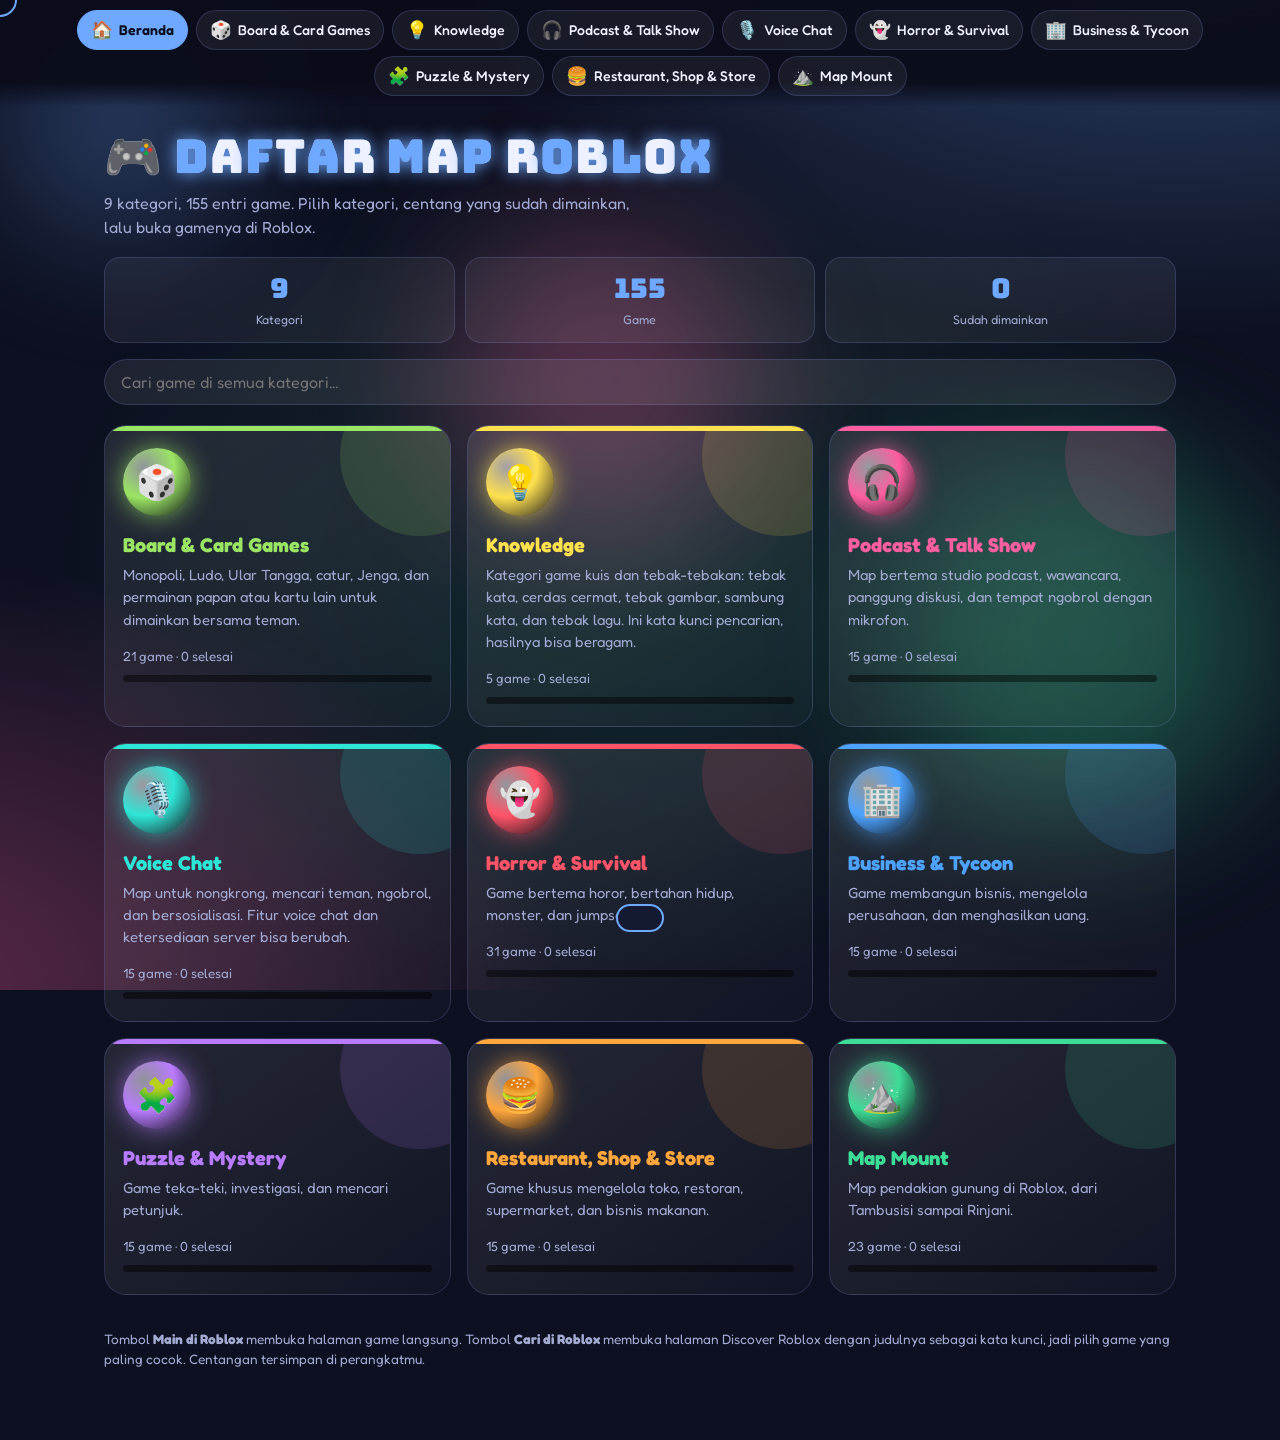
==== commit 0bb62cb7: "Add files via upload" ====
--- a/index.html
+++ b/index.html
@@ -13,21 +13,25 @@
 </head>
 <body class="t-home" data-fx="🎮,⭐,🧩,👻,🍔,⛰️" style="--ac:#6ea8ff">
 <div class="fx" id="fx" aria-hidden="true"></div>
-<nav class="tabs" aria-label="Kategori"><a href="index.html" style="--c:#6ea8ff" aria-current=page>🏠 Beranda</a><a href="horror.html" style="--c:#ff5468">👻 Horror &amp; Survival</a><a href="tycoon.html" style="--c:#4da3ff">🏢 Business &amp; Tycoon</a><a href="puzzle.html" style="--c:#b97bff">🧩 Puzzle &amp; Mystery</a><a href="restoran.html" style="--c:#ffa63d">🍔 Restaurant, Shop &amp; Store</a><a href="mount.html" style="--c:#3ddc97">⛰️ Map Mount</a></nav>
+<nav class="tabs" aria-label="Kategori"><a href="index.html" style="--c:#6ea8ff" aria-current=page><span class="te">🏠</span><span class="tf">Beranda</span><span class="ts">Beranda</span></a><a href="board.html" style="--c:#9be564"><span class="te">🎲</span><span class="tf">Board &amp; Card Games</span><span class="ts">Board</span></a><a href="knowledge.html" style="--c:#ffe14d"><span class="te">💡</span><span class="tf">Knowledge</span><span class="ts">Knowledge</span></a><a href="podcast.html" style="--c:#ff5ea0"><span class="te">🎧</span><span class="tf">Podcast &amp; Talk Show</span><span class="ts">Podcast</span></a><a href="voice.html" style="--c:#2ee6d6"><span class="te">🎙️</span><span class="tf">Voice Chat</span><span class="ts">Voice</span></a><a href="horror.html" style="--c:#ff5468"><span class="te">👻</span><span class="tf">Horror &amp; Survival</span><span class="ts">Horror</span></a><a href="tycoon.html" style="--c:#4da3ff"><span class="te">🏢</span><span class="tf">Business &amp; Tycoon</span><span class="ts">Tycoon</span></a><a href="puzzle.html" style="--c:#b97bff"><span class="te">🧩</span><span class="tf">Puzzle &amp; Mystery</span><span class="ts">Puzzle</span></a><a href="restoran.html" style="--c:#ffa63d"><span class="te">🍔</span><span class="tf">Restaurant, Shop &amp; Store</span><span class="ts">Restoran</span></a><a href="mount.html" style="--c:#3ddc97"><span class="te">⛰️</span><span class="tf">Map Mount</span><span class="ts">Mount</span></a></nav>
 <div class="wrap">
 <h1><span class="em">🎮</span> Daftar Map Roblox</h1>
-<p class="lead">5 kategori, 83 entri game. Pilih kategori, centang yang sudah dimainkan, lalu buka gamenya di Roblox.</p>
-<div class="stats"><div><b data-n="5">0</b><span>Kategori</span></div><div><b data-n="83">0</b><span>Game</span></div><div><b id="dn" data-n="0">0</b><span>Sudah dimainkan</span></div></div>
+<p class="lead">9 kategori, 155 entri game. Pilih kategori, centang yang sudah dimainkan, lalu buka gamenya di Roblox.</p>
+<div class="stats"><div><b data-n="9">0</b><span>Kategori</span></div><div><b data-n="155">0</b><span>Game</span></div><div><b id="dn" data-n="0">0</b><span>Sudah dimainkan</span></div></div>
 <div class="tools"><input type="search" id="gq" placeholder="Cari game di semua kategori..." aria-label="Cari game"></div>
 <div class="res" id="res"></div>
 <div class="hub">
-<a class="cat" href="horror.html" style="--c:#ff5468;--i:0" data-slugs="themimic,doors,pressure,apeirophobia,specter,deadsilence,theintruder,99nightsintheforest,forgottenmemories,residencemassacre,judy,shortcreepystories,dandysworld,murdermystery2,evade"><div class="big">👻</div><h2>Horror &amp; Survival</h2><p>Game bertema horor, bertahan hidup, monster, dan jumpscare.</p><small class="prog">15 game</small><div class="bar"><i></i></div></a>
-<a class="cat" href="tycoon.html" style="--c:#4da3ff;--i:1" data-slugs="restauranttycoon2,restauranttycoon3,retailtycoon2,supermarkettycoon,shoppingmalltycoon,themeparktycoon2,lumbertycoon2,hoteltycoon,cinematycoon,cardealershiptycoon,myrestaurant,themeparktycoon,workatapizzaplace,mycafetycoon,malltycoon"><div class="big">🏢</div><h2>Business &amp; Tycoon</h2><p>Game membangun bisnis, mengelola perusahaan, dan menghasilkan uang.</p><small class="prog">15 game</small><div class="bar"><i></i></div></a>
-<a class="cat" href="puzzle.html" style="--c:#b97bff;--i:2" data-slugs="findthemarkers,thepasswordgame,escaperoom,colorordie,doors,identityfraud,themaze,breakin,breakin2,murdermystery2,fleethefacility,interliminality,specter,therakeremastered,findthechomiks"><div class="big">🧩</div><h2>Puzzle &amp; Mystery</h2><p>Game teka-teki, investigasi, dan mencari petunjuk.</p><small class="prog">15 game</small><div class="bar"><i></i></div></a>
-<a class="cat" href="restoran.html" style="--c:#ffa63d;--i:3" data-slugs="workatapizzaplace,restauranttycoon2,restauranttycoon3,myrestaurant,cookburgers,supermarkettycoon,retailtycoon2,shoppingmalltycoon,mycafetycoon,bakerysimulator,sushishopsimulator,storeempire,grocerystoresimulator,foodtrucktycoon,themeparktycoon2"><div class="big">🍔</div><h2>Restaurant, Shop &amp; Store</h2><p>Game khusus mengelola toko, restoran, supermarket, dan bisnis makanan.</p><small class="prog">15 game</small><div class="bar"><i></i></div></a>
-<a class="cat" href="mount.html" style="--c:#3ddc97;--i:4" data-slugs="mounttambusisi,mountaru,mounttenang,mountlawu,mountdaun,mounttalamau,mountfecha,mountsemut,mountrinjani,mountgede,mountsemeru,mountmerbabu,mountslamet,mountmerapi,mountsindoro,mountsumbing,mountpamijahan,mountkambuno,mountbatur,mountakar,mountleuweung,mounttalaraya,mountmaharani"><div class="big">⛰️</div><h2>Map Mount</h2><p>Map pendakian gunung di Roblox, dari Tambusisi sampai Rinjani.</p><small class="prog">23 game</small><div class="bar"><i></i></div></a>
+<a class="cat" href="board.html" style="--c:#9be564;--i:0" data-slugs="monopoly,ronopoly,ronopolylounge,indopolyv2,diceopoly,gameoflife,theultimaterngboardgame,boardgameinsanity,boardgameparadise,ludoclassic,ludoarena,ulartangga,sequencetile,yutnori,rochess,chess,chessclub,chessduels,battleshiptabletop,jengaduel,themeparktycoon2"><div class="big">🎲</div><h2>Board &amp; Card Games</h2><p>Monopoli, Ludo, Ular Tangga, catur, Jenga, dan permainan papan atau kartu lain untuk dimainkan bersama teman.</p><small class="prog">21 game</small><div class="bar"><i></i></div></a>
+<a class="cat" href="knowledge.html" style="--c:#ffe14d;--i:1" data-slugs="tebakkata,cerdascermat,tebakgambar,sambungkata,tebaklagu"><div class="big">💡</div><h2>Knowledge</h2><p>Kategori game kuis dan tebak-tebakan: tebak kata, cerdas cermat, tebak gambar, sambung kata, dan tebak lagu. Ini kata kunci pencarian, hasilnya bisa beragam.</p><small class="prog">5 game</small><div class="bar"><i></i></div></a>
+<a class="cat" href="podcast.html" style="--c:#ff5ea0;--i:2" data-slugs="vcpodcasts,podcaststudio,podcastroom,podcastsimulator,talkshowstudio,interviewstudio,radiostation,latenightshow,theinterview,openmicstage,debateclub,discussionroom,creatorstudio,newsstudio,podcastlounge"><div class="big">🎧</div><h2>Podcast &amp; Talk Show</h2><p>Map bertema studio podcast, wawancara, panggung diskusi, dan tempat ngobrol dengan mikrofon.</p><small class="prog">15 game</small><div class="bar"><i></i></div></a>
+<a class="cat" href="voice.html" style="--c:#2ee6d6;--i:3" data-slugs="indovoice,indocampvoicechat,indohangout,vcmicup,neighbors,podiumsvc,hutanvoicechat,danauvoicechat,thecorner,alamvoicechat,sawahindo,indovoicehangout,meetpeopleacrosstheworld,rapbattles,socialize"><div class="big">🎙️</div><h2>Voice Chat</h2><p>Map untuk nongkrong, mencari teman, ngobrol, dan bersosialisasi. Fitur voice chat dan ketersediaan server bisa berubah.</p><small class="prog">15 game</small><div class="bar"><i></i></div></a>
+<a class="cat" href="horror.html" style="--c:#ff5468;--i:4" data-slugs="gravekeepertheunderground,newghostmisterialaspurwo,alasjowohutanangkerjawa,populationcensusinthehauntedvillage,rusunpocong,kknthehauntedvillage,warisanhorror,robantheseriessoundtrack,keramatdusunpocong,sunyihoror,desahoror,rondamalambeta,baksomalang,petapeta,kampong2,rumahangkerindonesia,themimic,doors,pressure,apeirophobia,specter,deadsilence,theintruder,99nightsintheforest,forgottenmemories,residencemassacre,judy,shortcreepystories,dandysworld,murdermystery2,evade"><div class="big">👻</div><h2>Horror &amp; Survival</h2><p>Game bertema horor, bertahan hidup, monster, dan jumpscare.</p><small class="prog">31 game</small><div class="bar"><i></i></div></a>
+<a class="cat" href="tycoon.html" style="--c:#4da3ff;--i:5" data-slugs="restauranttycoon2,restauranttycoon3,retailtycoon2,supermarkettycoon,shoppingmalltycoon,themeparktycoon2,lumbertycoon2,hoteltycoon,cinematycoon,cardealershiptycoon,myrestaurant,themeparktycoon,workatapizzaplace,mycafetycoon,malltycoon"><div class="big">🏢</div><h2>Business &amp; Tycoon</h2><p>Game membangun bisnis, mengelola perusahaan, dan menghasilkan uang.</p><small class="prog">15 game</small><div class="bar"><i></i></div></a>
+<a class="cat" href="puzzle.html" style="--c:#b97bff;--i:6" data-slugs="findthemarkers,thepasswordgame,escaperoom,colorordie,doors,identityfraud,themaze,breakin,breakin2,murdermystery2,fleethefacility,interliminality,specter,therakeremastered,findthechomiks"><div class="big">🧩</div><h2>Puzzle &amp; Mystery</h2><p>Game teka-teki, investigasi, dan mencari petunjuk.</p><small class="prog">15 game</small><div class="bar"><i></i></div></a>
+<a class="cat" href="restoran.html" style="--c:#ffa63d;--i:7" data-slugs="workatapizzaplace,restauranttycoon2,restauranttycoon3,myrestaurant,cookburgers,supermarkettycoon,retailtycoon2,shoppingmalltycoon,mycafetycoon,bakerysimulator,sushishopsimulator,storeempire,grocerystoresimulator,foodtrucktycoon,themeparktycoon2"><div class="big">🍔</div><h2>Restaurant, Shop &amp; Store</h2><p>Game khusus mengelola toko, restoran, supermarket, dan bisnis makanan.</p><small class="prog">15 game</small><div class="bar"><i></i></div></a>
+<a class="cat" href="mount.html" style="--c:#3ddc97;--i:8" data-slugs="mounttambusisi,mountaru,mounttenang,mountlawu,mountdaun,mounttalamau,mountfecha,mountsemut,mountrinjani,mountgede,mountsemeru,mountmerbabu,mountslamet,mountmerapi,mountsindoro,mountsumbing,mountpamijahan,mountkambuno,mountbatur,mountakar,mountleuweung,mounttalaraya,mountmaharani"><div class="big">⛰️</div><h2>Map Mount</h2><p>Map pendakian gunung di Roblox, dari Tambusisi sampai Rinjani.</p><small class="prog">23 game</small><div class="bar"><i></i></div></a>
 </div>
-<script type="application/json" id="all">[{"n": "The Mimic", "s": "themimic", "c": "horror", "t": "Horror & Survival", "e": "👻", "k": "#ff5468", "p": "horror.html", "u": "https://www.roblox.com/discover/?keyword=The%20Mimic", "d": false}, {"n": "DOORS", "s": "doors", "c": "horror", "t": "Horror & Survival", "e": "👻", "k": "#ff5468", "p": "horror.html", "u": "https://www.roblox.com/discover/?keyword=DOORS", "d": false}, {"n": "Pressure", "s": "pressure", "c": "horror", "t": "Horror & Survival", "e": "👻", "k": "#ff5468", "p": "horror.html", "u": "https://www.roblox.com/discover/?keyword=Pressure", "d": false}, {"n": "Apeirophobia", "s": "apeirophobia", "c": "horror", "t": "Horror & Survival", "e": "👻", "k": "#ff5468", "p": "horror.html", "u": "https://www.roblox.com/discover/?keyword=Apeirophobia", "d": false}, {"n": "Specter", "s": "specter", "c": "horror", "t": "Horror & Survival", "e": "👻", "k": "#ff5468", "p": "horror.html", "u": "https://www.roblox.com/discover/?keyword=Specter", "d": false}, {"n": "Dead Silence", "s": "deadsilence", "c": "horror", "t": "Horror & Survival", "e": "👻", "k": "#ff5468", "p": "horror.html", "u": "https://www.roblox.com/discover/?keyword=Dead%20Silence", "d": false}, {"n": "The Intruder", "s": "theintruder", "c": "horror", "t": "Horror & Survival", "e": "👻", "k": "#ff5468", "p": "horror.html", "u": "https://www.roblox.com/discover/?keyword=The%20Intruder", "d": false}, {"n": "99 Nights in the Forest", "s": "99nightsintheforest", "c": "horror", "t": "Horror & Survival", "e": "👻", "k": "#ff5468", "p": "horror.html", "u": "https://www.roblox.com/discover/?keyword=99%20Nights%20in%20the%20Forest", "d": false}, {"n": "Forgotten Memories", "s": "forgottenmemories", "c": "horror", "t": "Horror & Survival", "e": "👻", "k": "#ff5468", "p": "horror.html", "u": "https://www.roblox.com/discover/?keyword=Forgotten%20Memories", "d": false}, {"n": "Residence Massacre", "s": "residencemassacre", "c": "horror", "t": "Horror & Survival", "e": "👻", "k": "#ff5468", "p": "horror.html", "u": "https://www.roblox.com/discover/?keyword=Residence%20Massacre", "d": false}, {"n": "Judy", "s": "judy", "c": "horror", "t": "Horror & Survival", "e": "👻", "k": "#ff5468", "p": "horror.html", "u": "https://www.roblox.com/discover/?keyword=Judy", "d": false}, {"n": "Short Creepy Stories", "s": "shortcreepystories", "c": "horror", "t": "Horror & Survival", "e": "👻", "k": "#ff5468", "p": "horror.html", "u": "https://www.roblox.com/discover/?keyword=Short%20Creepy%20Stories", "d": false}, {"n": "Dandy's World", "s": "dandysworld", "c": "horror", "t": "Horror & Survival", "e": "👻", "k": "#ff5468", "p": "horror.html", "u": "https://www.roblox.com/discover/?keyword=Dandy%27s%20World", "d": false}, {"n": "Murder Mystery 2", "s": "murdermystery2", "c": "horror", "t": "Horror & Survival", "e": "👻", "k": "#ff5468", "p": "horror.html", "u": "https://www.roblox.com/discover/?keyword=Murder%20Mystery%202", "d": false}, {"n": "Evade", "s": "evade", "c": "horror", "t": "Horror & Survival", "e": "👻", "k": "#ff5468", "p": "horror.html", "u": "https://www.roblox.com/discover/?keyword=Evade", "d": false}, {"n": "Restaurant Tycoon 2", "s": "restauranttycoon2", "c": "tycoon", "t": "Business & Tycoon", "e": "🏢", "k": "#4da3ff", "p": "tycoon.html", "u": "https://www.roblox.com/discover/?keyword=Restaurant%20Tycoon%202", "d": false}, {"n": "Restaurant Tycoon 3", "s": "restauranttycoon3", "c": "tycoon", "t": "Business & Tycoon", "e": "🏢", "k": "#4da3ff", "p": "tycoon.html", "u": "https://www.roblox.com/discover/?keyword=Restaurant%20Tycoon%203", "d": false}, {"n": "Retail Tycoon 2", "s": "retailtycoon2", "c": "tycoon", "t": "Business & Tycoon", "e": "🏢", "k": "#4da3ff", "p": "tycoon.html", "u": "https://www.roblox.com/discover/?keyword=Retail%20Tycoon%202", "d": false}, {"n": "Supermarket Tycoon", "s": "supermarkettycoon", "c": "tycoon", "t": "Business & Tycoon", "e": "🏢", "k": "#4da3ff", "p": "tycoon.html", "u": "https://www.roblox.com/discover/?keyword=Supermarket%20Tycoon", "d": false}, {"n": "Shopping Mall Tycoon", "s": "shoppingmalltycoon", "c": "tycoon", "t": "Business & Tycoon", "e": "🏢", "k": "#4da3ff", "p": "tycoon.html", "u": "https://www.roblox.com/discover/?keyword=Shopping%20Mall%20Tycoon", "d": false}, {"n": "Theme Park Tycoon 2", "s": "themeparktycoon2", "c": "tycoon", "t": "Business & Tycoon", "e": "🏢", "k": "#4da3ff", "p": "tycoon.html", "u": "https://www.roblox.com/games/69184822", "d": true}, {"n": "Lumber Tycoon 2", "s": "lumbertycoon2", "c": "tycoon", "t": "Business & Tycoon", "e": "🏢", "k": "#4da3ff", "p": "tycoon.html", "u": "https://www.roblox.com/games/13822889", "d": true}, {"n": "Hotel Tycoon", "s": "hoteltycoon", "c": "tycoon", "t": "Business & Tycoon", "e": "🏢", "k": "#4da3ff", "p": "tycoon.html", "u": "https://www.roblox.com/discover/?keyword=Hotel%20Tycoon", "d": false}, {"n": "Cinema Tycoon", "s": "cinematycoon", "c": "tycoon", "t": "Business & Tycoon", "e": "🏢", "k": "#4da3ff", "p": "tycoon.html", "u": "https://www.roblox.com/discover/?keyword=Cinema%20Tycoon", "d": false}, {"n": "Car Dealership Tycoon", "s": "cardealershiptycoon", "c": "tycoon", "t": "Business & Tycoon", "e": "🏢", "k": "#4da3ff", "p": "tycoon.html", "u": "https://www.roblox.com/discover/?keyword=Car%20Dealership%20Tycoon", "d": false}, {"n": "My Restaurant", "s": "myrestaurant", "c": "tycoon", "t": "Business & Tycoon", "e": "🏢", "k": "#4da3ff", "p": "tycoon.html", "u": "https://www.roblox.com/discover/?keyword=My%20Restaurant", "d": false}, {"n": "Theme Park Tycoon", "s": "themeparktycoon", "c": "tycoon", "t": "Business & Tycoon", "e": "🏢", "k": "#4da3ff", "p": "tycoon.html", "u": "https://www.roblox.com/discover/?keyword=Theme%20Park%20Tycoon", "d": false}, {"n": "Work at a Pizza Place", "s": "workatapizzaplace", "c": "tycoon", "t": "Business & Tycoon", "e": "🏢", "k": "#4da3ff", "p": "tycoon.html", "u": "https://www.roblox.com/games/192800", "d": true}, {"n": "My Cafe Tycoon", "s": "mycafetycoon", "c": "tycoon", "t": "Business & Tycoon", "e": "🏢", "k": "#4da3ff", "p": "tycoon.html", "u": "https://www.roblox.com/discover/?keyword=My%20Cafe%20Tycoon", "d": false}, {"n": "Mall Tycoon", "s": "malltycoon", "c": "tycoon", "t": "Business & Tycoon", "e": "🏢", "k": "#4da3ff", "p": "tycoon.html", "u": "https://www.roblox.com/discover/?keyword=Mall%20Tycoon", "d": false}, {"n": "Find the Markers", "s": "findthemarkers", "c": "puzzle", "t": "Puzzle & Mystery", "e": "🧩", "k": "#b97bff", "p": "puzzle.html", "u": "https://www.roblox.com/discover/?keyword=Find%20the%20Markers", "d": false}, {"n": "The Password Game", "s": "thepasswordgame", "c": "puzzle", "t": "Puzzle & Mystery", "e": "🧩", "k": "#b97bff", "p": "puzzle.html", "u": "https://www.roblox.com/discover/?keyword=The%20Password%20Game", "d": false}, {"n": "Escape Room", "s": "escaperoom", "c": "puzzle", "t": "Puzzle & Mystery", "e": "🧩", "k": "#b97bff", "p": "puzzle.html", "u": "https://www.roblox.com/discover/?keyword=Escape%20Room", "d": false}, {"n": "Color or Die", "s": "colorordie", "c": "puzzle", "t": "Puzzle & Mystery", "e": "🧩", "k": "#b97bff", "p": "puzzle.html", "u": "https://www.roblox.com/discover/?keyword=Color%20or%20Die", "d": false}, {"n": "DOORS", "s": "doors", "c": "puzzle", "t": "Puzzle & Mystery", "e": "🧩", "k": "#b97bff", "p": "puzzle.html", "u": "https://www.roblox.com/discover/?keyword=DOORS", "d": false}, {"n": "Identity Fraud", "s": "identityfraud", "c": "puzzle", "t": "Puzzle & Mystery", "e": "🧩", "k": "#b97bff", "p": "puzzle.html", "u": "https://www.roblox.com/discover/?keyword=Identity%20Fraud", "d": false}, {"n": "The Maze", "s": "themaze", "c": "puzzle", "t": "Puzzle & Mystery", "e": "🧩", "k": "#b97bff", "p": "puzzle.html", "u": "https://www.roblox.com/discover/?keyword=The%20Maze", "d": false}, {"n": "Break In", "s": "breakin", "c": "puzzle", "t": "Puzzle & Mystery", "e": "🧩", "k": "#b97bff", "p": "puzzle.html", "u": "https://www.roblox.com/discover/?keyword=Break%20In", "d": false}, {"n": "Break In 2", "s": "breakin2", "c": "puzzle", "t": "Puzzle & Mystery", "e": "🧩", "k": "#b97bff", "p": "puzzle.html", "u": "https://www.roblox.com/discover/?keyword=Break%20In%202", "d": false}, {"n": "Murder Mystery 2", "s": "murdermystery2", "c": "puzzle", "t": "Puzzle & Mystery", "e": "🧩", "k": "#b97bff", "p": "puzzle.html", "u": "https://www.roblox.com/discover/?keyword=Murder%20Mystery%202", "d": false}, {"n": "Flee the Facility", "s": "fleethefacility", "c": "puzzle", "t": "Puzzle & Mystery", "e": "🧩", "k": "#b97bff", "p": "puzzle.html", "u": "https://www.roblox.com/games/893973440", "d": true}, {"n": "Interliminality", "s": "interliminality", "c": "puzzle", "t": "Puzzle & Mystery", "e": "🧩", "k": "#b97bff", "p": "puzzle.html", "u": "https://www.roblox.com/discover/?keyword=Interliminality", "d": false}, {"n": "Specter", "s": "specter", "c": "puzzle", "t": "Puzzle & Mystery", "e": "🧩", "k": "#b97bff", "p": "puzzle.html", "u": "https://www.roblox.com/discover/?keyword=Specter", "d": false}, {"n": "The Rake REMASTERED", "s": "therakeremastered", "c": "puzzle", "t": "Puzzle & Mystery", "e": "🧩", "k": "#b97bff", "p": "puzzle.html", "u": "https://www.roblox.com/discover/?keyword=The%20Rake%20REMASTERED", "d": false}, {"n": "Find the Chomiks", "s": "findthechomiks", "c": "puzzle", "t": "Puzzle & Mystery", "e": "🧩", "k": "#b97bff", "p": "puzzle.html", "u": "https://www.roblox.com/discover/?keyword=Find%20the%20Chomiks", "d": false}, {"n": "Work at a Pizza Place", "s": "workatapizzaplace", "c": "restoran", "t": "Restaurant, Shop & Store", "e": "🍔", "k": "#ffa63d", "p": "restoran.html", "u": "https://www.roblox.com/games/192800", "d": true}, {"n": "Restaurant Tycoon 2", "s": "restauranttycoon2", "c": "restoran", "t": "Restaurant, Shop & Store", "e": "🍔", "k": "#ffa63d", "p": "restoran.html", "u": "https://www.roblox.com/discover/?keyword=Restaurant%20Tycoon%202", "d": false}, {"n": "Restaurant Tycoon 3", "s": "restauranttycoon3", "c": "restoran", "t": "Restaurant, Shop & Store", "e": "🍔", "k": "#ffa63d", "p": "restoran.html", "u": "https://www.roblox.com/discover/?keyword=Restaurant%20Tycoon%203", "d": false}, {"n": "My Restaurant", "s": "myrestaurant", "c": "restoran", "t": "Restaurant, Shop & Store", "e": "🍔", "k": "#ffa63d", "p": "restoran.html", "u": "https://www.roblox.com/discover/?keyword=My%20Restaurant", "d": false}, {"n": "Cook Burgers", "s": "cookburgers", "c": "restoran", "t": "Restaurant, Shop & Store", "e": "🍔", "k": "#ffa63d", "p": "restoran.html", "u": "https://www.roblox.com/discover/?keyword=Cook%20Burgers", "d": false}, {"n": "Supermarket Tycoon", "s": "supermarkettycoon", "c": "restoran", "t": "Restaurant, Shop & Store", "e": "🍔", "k": "#ffa63d", "p": "restoran.html", "u": "https://www.roblox.com/discover/?keyword=Supermarket%20Tycoon", "d": false}, {"n": "Retail Tycoon 2", "s": "retailtycoon2", "c": "restoran", "t": "Restaurant, Shop & Store", "e": "🍔", "k": "#ffa63d", "p": "restoran.html", "u": "https://www.roblox.com/discover/?keyword=Retail%20Tycoon%202", "d": false}, {"n": "Shopping Mall Tycoon", "s": "shoppingmalltycoon", "c": "restoran", "t": "Restaurant, Shop & Store", "e": "🍔", "k": "#ffa63d", "p": "restoran.html", "u": "https://www.roblox.com/discover/?keyword=Shopping%20Mall%20Tycoon", "d": false}, {"n": "My Cafe Tycoon", "s": "mycafetycoon", "c": "restoran", "t": "Restaurant, Shop & Store", "e": "🍔", "k": "#ffa63d", "p": "restoran.html", "u": "https://www.roblox.com/discover/?keyword=My%20Cafe%20Tycoon", "d": false}, {"n": "Bakery Simulator", "s": "bakerysimulator", "c": "restoran", "t": "Restaurant, Shop & Store", "e": "🍔", "k": "#ffa63d", "p": "restoran.html", "u": "https://www.roblox.com/discover/?keyword=Bakery%20Simulator", "d": false}, {"n": "Sushi Shop Simulator", "s": "sushishopsimulator", "c": "restoran", "t": "Restaurant, Shop & Store", "e": "🍔", "k": "#ffa63d", "p": "restoran.html", "u": "https://www.roblox.com/discover/?keyword=Sushi%20Shop%20Simulator", "d": false}, {"n": "Store Empire", "s": "storeempire", "c": "restoran", "t": "Restaurant, Shop & Store", "e": "🍔", "k": "#ffa63d", "p": "restoran.html", "u": "https://www.roblox.com/discover/?keyword=Store%20Empire", "d": false}, {"n": "Grocery Store Simulator", "s": "grocerystoresimulator", "c": "restoran", "t": "Restaurant, Shop & Store", "e": "🍔", "k": "#ffa63d", "p": "restoran.html", "u": "https://www.roblox.com/discover/?keyword=Grocery%20Store%20Simulator", "d": false}, {"n": "Food Truck Tycoon", "s": "foodtrucktycoon", "c": "restoran", "t": "Restaurant, Shop & Store", "e": "🍔", "k": "#ffa63d", "p": "restoran.html", "u": "https://www.roblox.com/discover/?keyword=Food%20Truck%20Tycoon", "d": false}, {"n": "Theme Park Tycoon 2", "s": "themeparktycoon2", "c": "restoran", "t": "Restaurant, Shop & Store", "e": "🍔", "k": "#ffa63d", "p": "restoran.html", "u": "https://www.roblox.com/games/69184822", "d": true}, {"n": "Mount Tambusisi", "s": "mounttambusisi", "c": "mount", "t": "Map Mount", "e": "⛰️", "k": "#3ddc97", "p": "mount.html", "u": "https://www.roblox.com/discover/?keyword=Mount%20Tambusisi", "d": false}, {"n": "Mount Aru", "s": "mountaru", "c": "mount", "t": "Map Mount", "e": "⛰️", "k": "#3ddc97", "p": "mount.html", "u": "https://www.roblox.com/discover/?keyword=Mount%20Aru", "d": false}, {"n": "Mount Tenang", "s": "mounttenang", "c": "mount", "t": "Map Mount", "e": "⛰️", "k": "#3ddc97", "p": "mount.html", "u": "https://www.roblox.com/discover/?keyword=Mount%20Tenang", "d": false}, {"n": "Mount Lawu", "s": "mountlawu", "c": "mount", "t": "Map Mount", "e": "⛰️", "k": "#3ddc97", "p": "mount.html", "u": "https://www.roblox.com/discover/?keyword=Mount%20Lawu", "d": false}, {"n": "Mount Daun", "s": "mountdaun", "c": "mount", "t": "Map Mount", "e": "⛰️", "k": "#3ddc97", "p": "mount.html", "u": "https://www.roblox.com/discover/?keyword=Mount%20Daun", "d": false}, {"n": "Mount Talamau", "s": "mounttalamau", "c": "mount", "t": "Map Mount", "e": "⛰️", "k": "#3ddc97", "p": "mount.html", "u": "https://www.roblox.com/discover/?keyword=Mount%20Talamau", "d": false}, {"n": "Mount Fecha", "s": "mountfecha", "c": "mount", "t": "Map Mount", "e": "⛰️", "k": "#3ddc97", "p": "mount.html", "u": "https://www.roblox.com/discover/?keyword=Mount%20Fecha", "d": false}, {"n": "Mount Semut", "s": "mountsemut", "c": "mount", "t": "Map Mount", "e": "⛰️", "k": "#3ddc97", "p": "mount.html", "u": "https://www.roblox.com/discover/?keyword=Mount%20Semut", "d": false}, {"n": "Mount Rinjani", "s": "mountrinjani", "c": "mount", "t": "Map Mount", "e": "⛰️", "k": "#3ddc97", "p": "mount.html", "u": "https://www.roblox.com/discover/?keyword=Mount%20Rinjani", "d": false}, {"n": "Mount Gede", "s": "mountgede", "c": "mount", "t": "Map Mount", "e": "⛰️", "k": "#3ddc97", "p": "mount.html", "u": "https://www.roblox.com/discover/?keyword=Mount%20Gede", "d": false}, {"n": "Mount Semeru", "s": "mountsemeru", "c": "mount", "t": "Map Mount", "e": "⛰️", "k": "#3ddc97", "p": "mount.html", "u": "https://www.roblox.com/discover/?keyword=Mount%20Semeru", "d": false}, {"n": "Mount Merbabu", "s": "mountmerbabu", "c": "mount", "t": "Map Mount", "e": "⛰️", "k": "#3ddc97", "p": "mount.html", "u": "https://www.roblox.com/discover/?keyword=Mount%20Merbabu", "d": false}, {"n": "Mount Slamet", "s": "mountslamet", "c": "mount", "t": "Map Mount", "e": "⛰️", "k": "#3ddc97", "p": "mount.html", "u": "https://www.roblox.com/discover/?keyword=Mount%20Slamet", "d": false}, {"n": "Mount Merapi", "s": "mountmerapi", "c": "mount", "t": "Map Mount", "e": "⛰️", "k": "#3ddc97", "p": "mount.html", "u": "https://www.roblox.com/discover/?keyword=Mount%20Merapi", "d": false}, {"n": "Mount Sindoro", "s": "mountsindoro", "c": "mount", "t": "Map Mount", "e": "⛰️", "k": "#3ddc97", "p": "mount.html", "u": "https://www.roblox.com/discover/?keyword=Mount%20Sindoro", "d": false}, {"n": "Mount Sumbing", "s": "mountsumbing", "c": "mount", "t": "Map Mount", "e": "⛰️", "k": "#3ddc97", "p": "mount.html", "u": "https://www.roblox.com/discover/?keyword=Mount%20Sumbing", "d": false}, {"n": "Mount Pamijahan", "s": "mountpamijahan", "c": "mount", "t": "Map Mount", "e": "⛰️", "k": "#3ddc97", "p": "mount.html", "u": "https://www.roblox.com/discover/?keyword=Mount%20Pamijahan", "d": false}, {"n": "Mount Kambuno", "s": "mountkambuno", "c": "mount", "t": "Map Mount", "e": "⛰️", "k": "#3ddc97", "p": "mount.html", "u": "https://www.roblox.com/discover/?keyword=Mount%20Kambuno", "d": false}, {"n": "Mount Batur", "s": "mountbatur", "c": "mount", "t": "Map Mount", "e": "⛰️", "k": "#3ddc97", "p": "mount.html", "u": "https://www.roblox.com/discover/?keyword=Mount%20Batur", "d": false}, {"n": "Mount Akar", "s": "mountakar", "c": "mount", "t": "Map Mount", "e": "⛰️", "k": "#3ddc97", "p": "mount.html", "u": "https://www.roblox.com/discover/?keyword=Mount%20Akar", "d": false}, {"n": "Mount Leuweung", "s": "mountleuweung", "c": "mount", "t": "Map Mount", "e": "⛰️", "k": "#3ddc97", "p": "mount.html", "u": "https://www.roblox.com/discover/?keyword=Mount%20Leuweung", "d": false}, {"n": "Mount Talaraya", "s": "mounttalaraya", "c": "mount", "t": "Map Mount", "e": "⛰️", "k": "#3ddc97", "p": "mount.html", "u": "https://www.roblox.com/discover/?keyword=Mount%20Talaraya", "d": false}, {"n": "Mount Maharani", "s": "mountmaharani", "c": "mount", "t": "Map Mount", "e": "⛰️", "k": "#3ddc97", "p": "mount.html", "u": "https://www.roblox.com/discover/?keyword=Mount%20Maharani", "d": false}]</script>
+<script type="application/json" id="all">[{"n": "Monopoly", "s": "monopoly", "c": "board", "t": "Board & Card Games", "e": "🎲", "k": "#9be564", "p": "board.html", "u": "https://www.roblox.com/discover/?keyword=Monopoly", "d": false}, {"n": "Ronopoly", "s": "ronopoly", "c": "board", "t": "Board & Card Games", "e": "🎲", "k": "#9be564", "p": "board.html", "u": "https://www.roblox.com/discover/?keyword=Ronopoly", "d": false}, {"n": "Ronopoly Lounge", "s": "ronopolylounge", "c": "board", "t": "Board & Card Games", "e": "🎲", "k": "#9be564", "p": "board.html", "u": "https://www.roblox.com/discover/?keyword=Ronopoly%20Lounge", "d": false}, {"n": "INDOPOLY v2", "s": "indopolyv2", "c": "board", "t": "Board & Card Games", "e": "🎲", "k": "#9be564", "p": "board.html", "u": "https://www.roblox.com/discover/?keyword=INDOPOLY%20v2", "d": false}, {"n": "Diceopoly", "s": "diceopoly", "c": "board", "t": "Board & Card Games", "e": "🎲", "k": "#9be564", "p": "board.html", "u": "https://www.roblox.com/discover/?keyword=Diceopoly", "d": false}, {"n": "Game Of Life", "s": "gameoflife", "c": "board", "t": "Board & Card Games", "e": "🎲", "k": "#9be564", "p": "board.html", "u": "https://www.roblox.com/discover/?keyword=Game%20Of%20Life", "d": false}, {"n": "The Ultimate RNG Board Game", "s": "theultimaterngboardgame", "c": "board", "t": "Board & Card Games", "e": "🎲", "k": "#9be564", "p": "board.html", "u": "https://www.roblox.com/discover/?keyword=The%20Ultimate%20RNG%20Board%20Game", "d": false}, {"n": "Board Game Insanity", "s": "boardgameinsanity", "c": "board", "t": "Board & Card Games", "e": "🎲", "k": "#9be564", "p": "board.html", "u": "https://www.roblox.com/discover/?keyword=Board%20Game%20Insanity", "d": false}, {"n": "Board Game Paradise", "s": "boardgameparadise", "c": "board", "t": "Board & Card Games", "e": "🎲", "k": "#9be564", "p": "board.html", "u": "https://www.roblox.com/discover/?keyword=Board%20Game%20Paradise", "d": false}, {"n": "Ludo Classic", "s": "ludoclassic", "c": "board", "t": "Board & Card Games", "e": "🎲", "k": "#9be564", "p": "board.html", "u": "https://www.roblox.com/discover/?keyword=Ludo%20Classic", "d": false}, {"n": "Ludo Arena", "s": "ludoarena", "c": "board", "t": "Board & Card Games", "e": "🎲", "k": "#9be564", "p": "board.html", "u": "https://www.roblox.com/discover/?keyword=Ludo%20Arena", "d": false}, {"n": "Ular Tangga", "s": "ulartangga", "c": "board", "t": "Board & Card Games", "e": "🎲", "k": "#9be564", "p": "board.html", "u": "https://www.roblox.com/discover/?keyword=Ular%20Tangga", "d": false}, {"n": "Sequence Tile", "s": "sequencetile", "c": "board", "t": "Board & Card Games", "e": "🎲", "k": "#9be564", "p": "board.html", "u": "https://www.roblox.com/discover/?keyword=Sequence%20Tile", "d": false}, {"n": "Yut Nori", "s": "yutnori", "c": "board", "t": "Board & Card Games", "e": "🎲", "k": "#9be564", "p": "board.html", "u": "https://www.roblox.com/discover/?keyword=Yut%20Nori", "d": false}, {"n": "RoChess!", "s": "rochess", "c": "board", "t": "Board & Card Games", "e": "🎲", "k": "#9be564", "p": "board.html", "u": "https://www.roblox.com/discover/?keyword=RoChess%21", "d": false}, {"n": "CHESS!", "s": "chess", "c": "board", "t": "Board & Card Games", "e": "🎲", "k": "#9be564", "p": "board.html", "u": "https://www.roblox.com/discover/?keyword=CHESS%21", "d": false}, {"n": "Chess Club", "s": "chessclub", "c": "board", "t": "Board & Card Games", "e": "🎲", "k": "#9be564", "p": "board.html", "u": "https://www.roblox.com/discover/?keyword=Chess%20Club", "d": false}, {"n": "Chess Duels", "s": "chessduels", "c": "board", "t": "Board & Card Games", "e": "🎲", "k": "#9be564", "p": "board.html", "u": "https://www.roblox.com/discover/?keyword=Chess%20Duels", "d": false}, {"n": "BattleShip Tabletop", "s": "battleshiptabletop", "c": "board", "t": "Board & Card Games", "e": "🎲", "k": "#9be564", "p": "board.html", "u": "https://www.roblox.com/discover/?keyword=BattleShip%20Tabletop", "d": false}, {"n": "Jenga Duel", "s": "jengaduel", "c": "board", "t": "Board & Card Games", "e": "🎲", "k": "#9be564", "p": "board.html", "u": "https://www.roblox.com/discover/?keyword=Jenga%20Duel", "d": false}, {"n": "Theme Park Tycoon 2", "s": "themeparktycoon2", "c": "board", "t": "Board & Card Games", "e": "🎲", "k": "#9be564", "p": "board.html", "u": "https://www.roblox.com/games/69184822", "d": true}, {"n": "Tebak kata", "s": "tebakkata", "c": "knowledge", "t": "Knowledge", "e": "💡", "k": "#ffe14d", "p": "knowledge.html", "u": "https://www.roblox.com/discover/?keyword=Tebak%20kata", "d": false}, {"n": "Cerdas cermat", "s": "cerdascermat", "c": "knowledge", "t": "Knowledge", "e": "💡", "k": "#ffe14d", "p": "knowledge.html", "u": "https://www.roblox.com/discover/?keyword=Cerdas%20cermat", "d": false}, {"n": "Tebak gambar", "s": "tebakgambar", "c": "knowledge", "t": "Knowledge", "e": "💡", "k": "#ffe14d", "p": "knowledge.html", "u": "https://www.roblox.com/discover/?keyword=Tebak%20gambar", "d": false}, {"n": "Sambung kata", "s": "sambungkata", "c": "knowledge", "t": "Knowledge", "e": "💡", "k": "#ffe14d", "p": "knowledge.html", "u": "https://www.roblox.com/discover/?keyword=Sambung%20kata", "d": false}, {"n": "Tebak lagu", "s": "tebaklagu", "c": "knowledge", "t": "Knowledge", "e": "💡", "k": "#ffe14d", "p": "knowledge.html", "u": "https://www.roblox.com/discover/?keyword=Tebak%20lagu", "d": false}, {"n": "[VC] Podcasts", "s": "vcpodcasts", "c": "podcast", "t": "Podcast & Talk Show", "e": "🎧", "k": "#ff5ea0", "p": "podcast.html", "u": "https://www.roblox.com/discover/?keyword=%5BVC%5D%20Podcasts", "d": false}, {"n": "Podcast Studio", "s": "podcaststudio", "c": "podcast", "t": "Podcast & Talk Show", "e": "🎧", "k": "#ff5ea0", "p": "podcast.html", "u": "https://www.roblox.com/discover/?keyword=Podcast%20Studio", "d": false}, {"n": "Podcast Room", "s": "podcastroom", "c": "podcast", "t": "Podcast & Talk Show", "e": "🎧", "k": "#ff5ea0", "p": "podcast.html", "u": "https://www.roblox.com/discover/?keyword=Podcast%20Room", "d": false}, {"n": "Podcast Simulator", "s": "podcastsimulator", "c": "podcast", "t": "Podcast & Talk Show", "e": "🎧", "k": "#ff5ea0", "p": "podcast.html", "u": "https://www.roblox.com/discover/?keyword=Podcast%20Simulator", "d": false}, {"n": "Talk Show Studio", "s": "talkshowstudio", "c": "podcast", "t": "Podcast & Talk Show", "e": "🎧", "k": "#ff5ea0", "p": "podcast.html", "u": "https://www.roblox.com/discover/?keyword=Talk%20Show%20Studio", "d": false}, {"n": "Interview Studio", "s": "interviewstudio", "c": "podcast", "t": "Podcast & Talk Show", "e": "🎧", "k": "#ff5ea0", "p": "podcast.html", "u": "https://www.roblox.com/discover/?keyword=Interview%20Studio", "d": false}, {"n": "Radio Station", "s": "radiostation", "c": "podcast", "t": "Podcast & Talk Show", "e": "🎧", "k": "#ff5ea0", "p": "podcast.html", "u": "https://www.roblox.com/discover/?keyword=Radio%20Station", "d": false}, {"n": "Late Night Show", "s": "latenightshow", "c": "podcast", "t": "Podcast & Talk Show", "e": "🎧", "k": "#ff5ea0", "p": "podcast.html", "u": "https://www.roblox.com/discover/?keyword=Late%20Night%20Show", "d": false}, {"n": "The Interview", "s": "theinterview", "c": "podcast", "t": "Podcast & Talk Show", "e": "🎧", "k": "#ff5ea0", "p": "podcast.html", "u": "https://www.roblox.com/discover/?keyword=The%20Interview", "d": false}, {"n": "Open Mic Stage", "s": "openmicstage", "c": "podcast", "t": "Podcast & Talk Show", "e": "🎧", "k": "#ff5ea0", "p": "podcast.html", "u": "https://www.roblox.com/discover/?keyword=Open%20Mic%20Stage", "d": false}, {"n": "Debate Club", "s": "debateclub", "c": "podcast", "t": "Podcast & Talk Show", "e": "🎧", "k": "#ff5ea0", "p": "podcast.html", "u": "https://www.roblox.com/discover/?keyword=Debate%20Club", "d": false}, {"n": "Discussion Room", "s": "discussionroom", "c": "podcast", "t": "Podcast & Talk Show", "e": "🎧", "k": "#ff5ea0", "p": "podcast.html", "u": "https://www.roblox.com/discover/?keyword=Discussion%20Room", "d": false}, {"n": "Creator Studio", "s": "creatorstudio", "c": "podcast", "t": "Podcast & Talk Show", "e": "🎧", "k": "#ff5ea0", "p": "podcast.html", "u": "https://www.roblox.com/discover/?keyword=Creator%20Studio", "d": false}, {"n": "News Studio", "s": "newsstudio", "c": "podcast", "t": "Podcast & Talk Show", "e": "🎧", "k": "#ff5ea0", "p": "podcast.html", "u": "https://www.roblox.com/discover/?keyword=News%20Studio", "d": false}, {"n": "Podcast Lounge", "s": "podcastlounge", "c": "podcast", "t": "Podcast & Talk Show", "e": "🎧", "k": "#ff5ea0", "p": "podcast.html", "u": "https://www.roblox.com/discover/?keyword=Podcast%20Lounge", "d": false}, {"n": "Indo Voice", "s": "indovoice", "c": "voice", "t": "Voice Chat", "e": "🎙️", "k": "#2ee6d6", "p": "voice.html", "u": "https://www.roblox.com/discover/?keyword=Indo%20Voice", "d": false}, {"n": "Indo Camp [Voice Chat]", "s": "indocampvoicechat", "c": "voice", "t": "Voice Chat", "e": "🎙️", "k": "#2ee6d6", "p": "voice.html", "u": "https://www.roblox.com/discover/?keyword=Indo%20Camp%20%5BVoice%20Chat%5D", "d": false}, {"n": "Indo Hangout", "s": "indohangout", "c": "voice", "t": "Voice Chat", "e": "🎙️", "k": "#2ee6d6", "p": "voice.html", "u": "https://www.roblox.com/discover/?keyword=Indo%20Hangout", "d": false}, {"n": "[VC] Mic Up", "s": "vcmicup", "c": "voice", "t": "Voice Chat", "e": "🎙️", "k": "#2ee6d6", "p": "voice.html", "u": "https://www.roblox.com/discover/?keyword=%5BVC%5D%20Mic%20Up", "d": false}, {"n": "Neighbors", "s": "neighbors", "c": "voice", "t": "Voice Chat", "e": "🎙️", "k": "#2ee6d6", "p": "voice.html", "u": "https://www.roblox.com/discover/?keyword=Neighbors", "d": false}, {"n": "Podiums VC", "s": "podiumsvc", "c": "voice", "t": "Voice Chat", "e": "🎙️", "k": "#2ee6d6", "p": "voice.html", "u": "https://www.roblox.com/discover/?keyword=Podiums%20VC", "d": false}, {"n": "Hutan [Voice Chat]", "s": "hutanvoicechat", "c": "voice", "t": "Voice Chat", "e": "🎙️", "k": "#2ee6d6", "p": "voice.html", "u": "https://www.roblox.com/discover/?keyword=Hutan%20%5BVoice%20Chat%5D", "d": false}, {"n": "DANAU Voice Chat", "s": "danauvoicechat", "c": "voice", "t": "Voice Chat", "e": "🎙️", "k": "#2ee6d6", "p": "voice.html", "u": "https://www.roblox.com/discover/?keyword=DANAU%20Voice%20Chat", "d": false}, {"n": "The Corner", "s": "thecorner", "c": "voice", "t": "Voice Chat", "e": "🎙️", "k": "#2ee6d6", "p": "voice.html", "u": "https://www.roblox.com/discover/?keyword=The%20Corner", "d": false}, {"n": "ALAM Voice Chat", "s": "alamvoicechat", "c": "voice", "t": "Voice Chat", "e": "🎙️", "k": "#2ee6d6", "p": "voice.html", "u": "https://www.roblox.com/discover/?keyword=ALAM%20Voice%20Chat", "d": false}, {"n": "SAWAH Indo", "s": "sawahindo", "c": "voice", "t": "Voice Chat", "e": "🎙️", "k": "#2ee6d6", "p": "voice.html", "u": "https://www.roblox.com/discover/?keyword=SAWAH%20Indo", "d": false}, {"n": "Indo Voice Hangout", "s": "indovoicehangout", "c": "voice", "t": "Voice Chat", "e": "🎙️", "k": "#2ee6d6", "p": "voice.html", "u": "https://www.roblox.com/discover/?keyword=Indo%20Voice%20Hangout", "d": false}, {"n": "Meet People Across The World", "s": "meetpeopleacrosstheworld", "c": "voice", "t": "Voice Chat", "e": "🎙️", "k": "#2ee6d6", "p": "voice.html", "u": "https://www.roblox.com/discover/?keyword=Meet%20People%20Across%20The%20World", "d": false}, {"n": "Rap Battles", "s": "rapbattles", "c": "voice", "t": "Voice Chat", "e": "🎙️", "k": "#2ee6d6", "p": "voice.html", "u": "https://www.roblox.com/discover/?keyword=Rap%20Battles", "d": false}, {"n": "Socialize!", "s": "socialize", "c": "voice", "t": "Voice Chat", "e": "🎙️", "k": "#2ee6d6", "p": "voice.html", "u": "https://www.roblox.com/discover/?keyword=Socialize%21", "d": false}, {"n": "GraveKeeper: TheUnderGround", "s": "gravekeepertheunderground", "c": "horror", "t": "Horror & Survival", "e": "👻", "k": "#ff5468", "p": "horror.html", "u": "https://www.roblox.com/discover/?keyword=GraveKeeper%3A%20TheUnderGround", "d": false}, {"n": "[NEW GHOST] MISTERI ALAS PURWO", "s": "newghostmisterialaspurwo", "c": "horror", "t": "Horror & Survival", "e": "👻", "k": "#ff5468", "p": "horror.html", "u": "https://www.roblox.com/discover/?keyword=%5BNEW%20GHOST%5D%20MISTERI%20ALAS%20PURWO", "d": false}, {"n": "ALAS JOWO [Hutan angker Jawa]", "s": "alasjowohutanangkerjawa", "c": "horror", "t": "Horror & Survival", "e": "👻", "k": "#ff5468", "p": "horror.html", "u": "https://www.roblox.com/discover/?keyword=ALAS%20JOWO%20%5BHutan%20angker%20Jawa%5D", "d": false}, {"n": "Population Census in the Haunted Village", "s": "populationcensusinthehauntedvillage", "c": "horror", "t": "Horror & Survival", "e": "👻", "k": "#ff5468", "p": "horror.html", "u": "https://www.roblox.com/discover/?keyword=Population%20Census%20in%20the%20Haunted%20Village", "d": false}, {"n": "RUSUN POCONG", "s": "rusunpocong", "c": "horror", "t": "Horror & Survival", "e": "👻", "k": "#ff5468", "p": "horror.html", "u": "https://www.roblox.com/discover/?keyword=RUSUN%20POCONG", "d": false}, {"n": "KKN: The Haunted Village", "s": "kknthehauntedvillage", "c": "horror", "t": "Horror & Survival", "e": "👻", "k": "#ff5468", "p": "horror.html", "u": "https://www.roblox.com/discover/?keyword=KKN%3A%20The%20Haunted%20Village", "d": false}, {"n": "Warisan [Horror]", "s": "warisanhorror", "c": "horror", "t": "Horror & Survival", "e": "👻", "k": "#ff5468", "p": "horror.html", "u": "https://www.roblox.com/discover/?keyword=Warisan%20%5BHorror%5D", "d": false}, {"n": "Roban The Series Soundtrack", "s": "robantheseriessoundtrack", "c": "horror", "t": "Horror & Survival", "e": "👻", "k": "#ff5468", "p": "horror.html", "u": "https://www.roblox.com/discover/?keyword=Roban%20The%20Series%20Soundtrack", "d": false}, {"n": "KERAMAT Dusun Pocong", "s": "keramatdusunpocong", "c": "horror", "t": "Horror & Survival", "e": "👻", "k": "#ff5468", "p": "horror.html", "u": "https://www.roblox.com/discover/?keyword=KERAMAT%20Dusun%20Pocong", "d": false}, {"n": "SUNYI [Horor]", "s": "sunyihoror", "c": "horror", "t": "Horror & Survival", "e": "👻", "k": "#ff5468", "p": "horror.html", "u": "https://www.roblox.com/discover/?keyword=SUNYI%20%5BHoror%5D", "d": false}, {"n": "Desa Horor", "s": "desahoror", "c": "horror", "t": "Horror & Survival", "e": "👻", "k": "#ff5468", "p": "horror.html", "u": "https://www.roblox.com/discover/?keyword=Desa%20Horor", "d": false}, {"n": "RONDA MALAM [BETA]", "s": "rondamalambeta", "c": "horror", "t": "Horror & Survival", "e": "👻", "k": "#ff5468", "p": "horror.html", "u": "https://www.roblox.com/discover/?keyword=RONDA%20MALAM%20%5BBETA%5D", "d": false}, {"n": "BAKSO MALANG", "s": "baksomalang", "c": "horror", "t": "Horror & Survival", "e": "👻", "k": "#ff5468", "p": "horror.html", "u": "https://www.roblox.com/discover/?keyword=BAKSO%20MALANG", "d": false}, {"n": "PETAPETA", "s": "petapeta", "c": "horror", "t": "Horror & Survival", "e": "👻", "k": "#ff5468", "p": "horror.html", "u": "https://www.roblox.com/discover/?keyword=PETAPETA", "d": false}, {"n": "Kampong 2", "s": "kampong2", "c": "horror", "t": "Horror & Survival", "e": "👻", "k": "#ff5468", "p": "horror.html", "u": "https://www.roblox.com/discover/?keyword=Kampong%202", "d": false}, {"n": "Rumah Angker Indonesia", "s": "rumahangkerindonesia", "c": "horror", "t": "Horror & Survival", "e": "👻", "k": "#ff5468", "p": "horror.html", "u": "https://www.roblox.com/discover/?keyword=Rumah%20Angker%20Indonesia", "d": false}, {"n": "The Mimic", "s": "themimic", "c": "horror", "t": "Horror & Survival", "e": "👻", "k": "#ff5468", "p": "horror.html", "u": "https://www.roblox.com/discover/?keyword=The%20Mimic", "d": false}, {"n": "DOORS", "s": "doors", "c": "horror", "t": "Horror & Survival", "e": "👻", "k": "#ff5468", "p": "horror.html", "u": "https://www.roblox.com/discover/?keyword=DOORS", "d": false}, {"n": "Pressure", "s": "pressure", "c": "horror", "t": "Horror & Survival", "e": "👻", "k": "#ff5468", "p": "horror.html", "u": "https://www.roblox.com/discover/?keyword=Pressure", "d": false}, {"n": "Apeirophobia", "s": "apeirophobia", "c": "horror", "t": "Horror & Survival", "e": "👻", "k": "#ff5468", "p": "horror.html", "u": "https://www.roblox.com/discover/?keyword=Apeirophobia", "d": false}, {"n": "Specter", "s": "specter", "c": "horror", "t": "Horror & Survival", "e": "👻", "k": "#ff5468", "p": "horror.html", "u": "https://www.roblox.com/discover/?keyword=Specter", "d": false}, {"n": "Dead Silence", "s": "deadsilence", "c": "horror", "t": "Horror & Survival", "e": "👻", "k": "#ff5468", "p": "horror.html", "u": "https://www.roblox.com/discover/?keyword=Dead%20Silence", "d": false}, {"n": "The Intruder", "s": "theintruder", "c": "horror", "t": "Horror & Survival", "e": "👻", "k": "#ff5468", "p": "horror.html", "u": "https://www.roblox.com/discover/?keyword=The%20Intruder", "d": false}, {"n": "99 Nights in the Forest", "s": "99nightsintheforest", "c": "horror", "t": "Horror & Survival", "e": "👻", "k": "#ff5468", "p": "horror.html", "u": "https://www.roblox.com/discover/?keyword=99%20Nights%20in%20the%20Forest", "d": false}, {"n": "Forgotten Memories", "s": "forgottenmemories", "c": "horror", "t": "Horror & Survival", "e": "👻", "k": "#ff5468", "p": "horror.html", "u": "https://www.roblox.com/discover/?keyword=Forgotten%20Memories", "d": false}, {"n": "Residence Massacre", "s": "residencemassacre", "c": "horror", "t": "Horror & Survival", "e": "👻", "k": "#ff5468", "p": "horror.html", "u": "https://www.roblox.com/discover/?keyword=Residence%20Massacre", "d": false}, {"n": "Judy", "s": "judy", "c": "horror", "t": "Horror & Survival", "e": "👻", "k": "#ff5468", "p": "horror.html", "u": "https://www.roblox.com/discover/?keyword=Judy", "d": false}, {"n": "Short Creepy Stories", "s": "shortcreepystories", "c": "horror", "t": "Horror & Survival", "e": "👻", "k": "#ff5468", "p": "horror.html", "u": "https://www.roblox.com/discover/?keyword=Short%20Creepy%20Stories", "d": false}, {"n": "Dandy's World", "s": "dandysworld", "c": "horror", "t": "Horror & Survival", "e": "👻", "k": "#ff5468", "p": "horror.html", "u": "https://www.roblox.com/discover/?keyword=Dandy%27s%20World", "d": false}, {"n": "Murder Mystery 2", "s": "murdermystery2", "c": "horror", "t": "Horror & Survival", "e": "👻", "k": "#ff5468", "p": "horror.html", "u": "https://www.roblox.com/discover/?keyword=Murder%20Mystery%202", "d": false}, {"n": "Evade", "s": "evade", "c": "horror", "t": "Horror & Survival", "e": "👻", "k": "#ff5468", "p": "horror.html", "u": "https://www.roblox.com/discover/?keyword=Evade", "d": false}, {"n": "Restaurant Tycoon 2", "s": "restauranttycoon2", "c": "tycoon", "t": "Business & Tycoon", "e": "🏢", "k": "#4da3ff", "p": "tycoon.html", "u": "https://www.roblox.com/discover/?keyword=Restaurant%20Tycoon%202", "d": false}, {"n": "Restaurant Tycoon 3", "s": "restauranttycoon3", "c": "tycoon", "t": "Business & Tycoon", "e": "🏢", "k": "#4da3ff", "p": "tycoon.html", "u": "https://www.roblox.com/discover/?keyword=Restaurant%20Tycoon%203", "d": false}, {"n": "Retail Tycoon 2", "s": "retailtycoon2", "c": "tycoon", "t": "Business & Tycoon", "e": "🏢", "k": "#4da3ff", "p": "tycoon.html", "u": "https://www.roblox.com/discover/?keyword=Retail%20Tycoon%202", "d": false}, {"n": "Supermarket Tycoon", "s": "supermarkettycoon", "c": "tycoon", "t": "Business & Tycoon", "e": "🏢", "k": "#4da3ff", "p": "tycoon.html", "u": "https://www.roblox.com/discover/?keyword=Supermarket%20Tycoon", "d": false}, {"n": "Shopping Mall Tycoon", "s": "shoppingmalltycoon", "c": "tycoon", "t": "Business & Tycoon", "e": "🏢", "k": "#4da3ff", "p": "tycoon.html", "u": "https://www.roblox.com/discover/?keyword=Shopping%20Mall%20Tycoon", "d": false}, {"n": "Theme Park Tycoon 2", "s": "themeparktycoon2", "c": "tycoon", "t": "Business & Tycoon", "e": "🏢", "k": "#4da3ff", "p": "tycoon.html", "u": "https://www.roblox.com/games/69184822", "d": true}, {"n": "Lumber Tycoon 2", "s": "lumbertycoon2", "c": "tycoon", "t": "Business & Tycoon", "e": "🏢", "k": "#4da3ff", "p": "tycoon.html", "u": "https://www.roblox.com/games/13822889", "d": true}, {"n": "Hotel Tycoon", "s": "hoteltycoon", "c": "tycoon", "t": "Business & Tycoon", "e": "🏢", "k": "#4da3ff", "p": "tycoon.html", "u": "https://www.roblox.com/discover/?keyword=Hotel%20Tycoon", "d": false}, {"n": "Cinema Tycoon", "s": "cinematycoon", "c": "tycoon", "t": "Business & Tycoon", "e": "🏢", "k": "#4da3ff", "p": "tycoon.html", "u": "https://www.roblox.com/discover/?keyword=Cinema%20Tycoon", "d": false}, {"n": "Car Dealership Tycoon", "s": "cardealershiptycoon", "c": "tycoon", "t": "Business & Tycoon", "e": "🏢", "k": "#4da3ff", "p": "tycoon.html", "u": "https://www.roblox.com/discover/?keyword=Car%20Dealership%20Tycoon", "d": false}, {"n": "My Restaurant", "s": "myrestaurant", "c": "tycoon", "t": "Business & Tycoon", "e": "🏢", "k": "#4da3ff", "p": "tycoon.html", "u": "https://www.roblox.com/discover/?keyword=My%20Restaurant", "d": false}, {"n": "Theme Park Tycoon", "s": "themeparktycoon", "c": "tycoon", "t": "Business & Tycoon", "e": "🏢", "k": "#4da3ff", "p": "tycoon.html", "u": "https://www.roblox.com/discover/?keyword=Theme%20Park%20Tycoon", "d": false}, {"n": "Work at a Pizza Place", "s": "workatapizzaplace", "c": "tycoon", "t": "Business & Tycoon", "e": "🏢", "k": "#4da3ff", "p": "tycoon.html", "u": "https://www.roblox.com/games/192800", "d": true}, {"n": "My Cafe Tycoon", "s": "mycafetycoon", "c": "tycoon", "t": "Business & Tycoon", "e": "🏢", "k": "#4da3ff", "p": "tycoon.html", "u": "https://www.roblox.com/discover/?keyword=My%20Cafe%20Tycoon", "d": false}, {"n": "Mall Tycoon", "s": "malltycoon", "c": "tycoon", "t": "Business & Tycoon", "e": "🏢", "k": "#4da3ff", "p": "tycoon.html", "u": "https://www.roblox.com/discover/?keyword=Mall%20Tycoon", "d": false}, {"n": "Find the Markers", "s": "findthemarkers", "c": "puzzle", "t": "Puzzle & Mystery", "e": "🧩", "k": "#b97bff", "p": "puzzle.html", "u": "https://www.roblox.com/discover/?keyword=Find%20the%20Markers", "d": false}, {"n": "The Password Game", "s": "thepasswordgame", "c": "puzzle", "t": "Puzzle & Mystery", "e": "🧩", "k": "#b97bff", "p": "puzzle.html", "u": "https://www.roblox.com/discover/?keyword=The%20Password%20Game", "d": false}, {"n": "Escape Room", "s": "escaperoom", "c": "puzzle", "t": "Puzzle & Mystery", "e": "🧩", "k": "#b97bff", "p": "puzzle.html", "u": "https://www.roblox.com/discover/?keyword=Escape%20Room", "d": false}, {"n": "Color or Die", "s": "colorordie", "c": "puzzle", "t": "Puzzle & Mystery", "e": "🧩", "k": "#b97bff", "p": "puzzle.html", "u": "https://www.roblox.com/discover/?keyword=Color%20or%20Die", "d": false}, {"n": "DOORS", "s": "doors", "c": "puzzle", "t": "Puzzle & Mystery", "e": "🧩", "k": "#b97bff", "p": "puzzle.html", "u": "https://www.roblox.com/discover/?keyword=DOORS", "d": false}, {"n": "Identity Fraud", "s": "identityfraud", "c": "puzzle", "t": "Puzzle & Mystery", "e": "🧩", "k": "#b97bff", "p": "puzzle.html", "u": "https://www.roblox.com/discover/?keyword=Identity%20Fraud", "d": false}, {"n": "The Maze", "s": "themaze", "c": "puzzle", "t": "Puzzle & Mystery", "e": "🧩", "k": "#b97bff", "p": "puzzle.html", "u": "https://www.roblox.com/discover/?keyword=The%20Maze", "d": false}, {"n": "Break In", "s": "breakin", "c": "puzzle", "t": "Puzzle & Mystery", "e": "🧩", "k": "#b97bff", "p": "puzzle.html", "u": "https://www.roblox.com/discover/?keyword=Break%20In", "d": false}, {"n": "Break In 2", "s": "breakin2", "c": "puzzle", "t": "Puzzle & Mystery", "e": "🧩", "k": "#b97bff", "p": "puzzle.html", "u": "https://www.roblox.com/discover/?keyword=Break%20In%202", "d": false}, {"n": "Murder Mystery 2", "s": "murdermystery2", "c": "puzzle", "t": "Puzzle & Mystery", "e": "🧩", "k": "#b97bff", "p": "puzzle.html", "u": "https://www.roblox.com/discover/?keyword=Murder%20Mystery%202", "d": false}, {"n": "Flee the Facility", "s": "fleethefacility", "c": "puzzle", "t": "Puzzle & Mystery", "e": "🧩", "k": "#b97bff", "p": "puzzle.html", "u": "https://www.roblox.com/games/893973440", "d": true}, {"n": "Interliminality", "s": "interliminality", "c": "puzzle", "t": "Puzzle & Mystery", "e": "🧩", "k": "#b97bff", "p": "puzzle.html", "u": "https://www.roblox.com/discover/?keyword=Interliminality", "d": false}, {"n": "Specter", "s": "specter", "c": "puzzle", "t": "Puzzle & Mystery", "e": "🧩", "k": "#b97bff", "p": "puzzle.html", "u": "https://www.roblox.com/discover/?keyword=Specter", "d": false}, {"n": "The Rake REMASTERED", "s": "therakeremastered", "c": "puzzle", "t": "Puzzle & Mystery", "e": "🧩", "k": "#b97bff", "p": "puzzle.html", "u": "https://www.roblox.com/discover/?keyword=The%20Rake%20REMASTERED", "d": false}, {"n": "Find the Chomiks", "s": "findthechomiks", "c": "puzzle", "t": "Puzzle & Mystery", "e": "🧩", "k": "#b97bff", "p": "puzzle.html", "u": "https://www.roblox.com/discover/?keyword=Find%20the%20Chomiks", "d": false}, {"n": "Work at a Pizza Place", "s": "workatapizzaplace", "c": "restoran", "t": "Restaurant, Shop & Store", "e": "🍔", "k": "#ffa63d", "p": "restoran.html", "u": "https://www.roblox.com/games/192800", "d": true}, {"n": "Restaurant Tycoon 2", "s": "restauranttycoon2", "c": "restoran", "t": "Restaurant, Shop & Store", "e": "🍔", "k": "#ffa63d", "p": "restoran.html", "u": "https://www.roblox.com/discover/?keyword=Restaurant%20Tycoon%202", "d": false}, {"n": "Restaurant Tycoon 3", "s": "restauranttycoon3", "c": "restoran", "t": "Restaurant, Shop & Store", "e": "🍔", "k": "#ffa63d", "p": "restoran.html", "u": "https://www.roblox.com/discover/?keyword=Restaurant%20Tycoon%203", "d": false}, {"n": "My Restaurant", "s": "myrestaurant", "c": "restoran", "t": "Restaurant, Shop & Store", "e": "🍔", "k": "#ffa63d", "p": "restoran.html", "u": "https://www.roblox.com/discover/?keyword=My%20Restaurant", "d": false}, {"n": "Cook Burgers", "s": "cookburgers", "c": "restoran", "t": "Restaurant, Shop & Store", "e": "🍔", "k": "#ffa63d", "p": "restoran.html", "u": "https://www.roblox.com/discover/?keyword=Cook%20Burgers", "d": false}, {"n": "Supermarket Tycoon", "s": "supermarkettycoon", "c": "restoran", "t": "Restaurant, Shop & Store", "e": "🍔", "k": "#ffa63d", "p": "restoran.html", "u": "https://www.roblox.com/discover/?keyword=Supermarket%20Tycoon", "d": false}, {"n": "Retail Tycoon 2", "s": "retailtycoon2", "c": "restoran", "t": "Restaurant, Shop & Store", "e": "🍔", "k": "#ffa63d", "p": "restoran.html", "u": "https://www.roblox.com/discover/?keyword=Retail%20Tycoon%202", "d": false}, {"n": "Shopping Mall Tycoon", "s": "shoppingmalltycoon", "c": "restoran", "t": "Restaurant, Shop & Store", "e": "🍔", "k": "#ffa63d", "p": "restoran.html", "u": "https://www.roblox.com/discover/?keyword=Shopping%20Mall%20Tycoon", "d": false}, {"n": "My Cafe Tycoon", "s": "mycafetycoon", "c": "restoran", "t": "Restaurant, Shop & Store", "e": "🍔", "k": "#ffa63d", "p": "restoran.html", "u": "https://www.roblox.com/discover/?keyword=My%20Cafe%20Tycoon", "d": false}, {"n": "Bakery Simulator", "s": "bakerysimulator", "c": "restoran", "t": "Restaurant, Shop & Store", "e": "🍔", "k": "#ffa63d", "p": "restoran.html", "u": "https://www.roblox.com/discover/?keyword=Bakery%20Simulator", "d": false}, {"n": "Sushi Shop Simulator", "s": "sushishopsimulator", "c": "restoran", "t": "Restaurant, Shop & Store", "e": "🍔", "k": "#ffa63d", "p": "restoran.html", "u": "https://www.roblox.com/discover/?keyword=Sushi%20Shop%20Simulator", "d": false}, {"n": "Store Empire", "s": "storeempire", "c": "restoran", "t": "Restaurant, Shop & Store", "e": "🍔", "k": "#ffa63d", "p": "restoran.html", "u": "https://www.roblox.com/discover/?keyword=Store%20Empire", "d": false}, {"n": "Grocery Store Simulator", "s": "grocerystoresimulator", "c": "restoran", "t": "Restaurant, Shop & Store", "e": "🍔", "k": "#ffa63d", "p": "restoran.html", "u": "https://www.roblox.com/discover/?keyword=Grocery%20Store%20Simulator", "d": false}, {"n": "Food Truck Tycoon", "s": "foodtrucktycoon", "c": "restoran", "t": "Restaurant, Shop & Store", "e": "🍔", "k": "#ffa63d", "p": "restoran.html", "u": "https://www.roblox.com/discover/?keyword=Food%20Truck%20Tycoon", "d": false}, {"n": "Theme Park Tycoon 2", "s": "themeparktycoon2", "c": "restoran", "t": "Restaurant, Shop & Store", "e": "🍔", "k": "#ffa63d", "p": "restoran.html", "u": "https://www.roblox.com/games/69184822", "d": true}, {"n": "Mount Tambusisi", "s": "mounttambusisi", "c": "mount", "t": "Map Mount", "e": "⛰️", "k": "#3ddc97", "p": "mount.html", "u": "https://www.roblox.com/discover/?keyword=Mount%20Tambusisi", "d": false}, {"n": "Mount Aru", "s": "mountaru", "c": "mount", "t": "Map Mount", "e": "⛰️", "k": "#3ddc97", "p": "mount.html", "u": "https://www.roblox.com/discover/?keyword=Mount%20Aru", "d": false}, {"n": "Mount Tenang", "s": "mounttenang", "c": "mount", "t": "Map Mount", "e": "⛰️", "k": "#3ddc97", "p": "mount.html", "u": "https://www.roblox.com/discover/?keyword=Mount%20Tenang", "d": false}, {"n": "Mount Lawu", "s": "mountlawu", "c": "mount", "t": "Map Mount", "e": "⛰️", "k": "#3ddc97", "p": "mount.html", "u": "https://www.roblox.com/discover/?keyword=Mount%20Lawu", "d": false}, {"n": "Mount Daun", "s": "mountdaun", "c": "mount", "t": "Map Mount", "e": "⛰️", "k": "#3ddc97", "p": "mount.html", "u": "https://www.roblox.com/discover/?keyword=Mount%20Daun", "d": false}, {"n": "Mount Talamau", "s": "mounttalamau", "c": "mount", "t": "Map Mount", "e": "⛰️", "k": "#3ddc97", "p": "mount.html", "u": "https://www.roblox.com/discover/?keyword=Mount%20Talamau", "d": false}, {"n": "Mount Fecha", "s": "mountfecha", "c": "mount", "t": "Map Mount", "e": "⛰️", "k": "#3ddc97", "p": "mount.html", "u": "https://www.roblox.com/discover/?keyword=Mount%20Fecha", "d": false}, {"n": "Mount Semut", "s": "mountsemut", "c": "mount", "t": "Map Mount", "e": "⛰️", "k": "#3ddc97", "p": "mount.html", "u": "https://www.roblox.com/discover/?keyword=Mount%20Semut", "d": false}, {"n": "Mount Rinjani", "s": "mountrinjani", "c": "mount", "t": "Map Mount", "e": "⛰️", "k": "#3ddc97", "p": "mount.html", "u": "https://www.roblox.com/discover/?keyword=Mount%20Rinjani", "d": false}, {"n": "Mount Gede", "s": "mountgede", "c": "mount", "t": "Map Mount", "e": "⛰️", "k": "#3ddc97", "p": "mount.html", "u": "https://www.roblox.com/discover/?keyword=Mount%20Gede", "d": false}, {"n": "Mount Semeru", "s": "mountsemeru", "c": "mount", "t": "Map Mount", "e": "⛰️", "k": "#3ddc97", "p": "mount.html", "u": "https://www.roblox.com/discover/?keyword=Mount%20Semeru", "d": false}, {"n": "Mount Merbabu", "s": "mountmerbabu", "c": "mount", "t": "Map Mount", "e": "⛰️", "k": "#3ddc97", "p": "mount.html", "u": "https://www.roblox.com/discover/?keyword=Mount%20Merbabu", "d": false}, {"n": "Mount Slamet", "s": "mountslamet", "c": "mount", "t": "Map Mount", "e": "⛰️", "k": "#3ddc97", "p": "mount.html", "u": "https://www.roblox.com/discover/?keyword=Mount%20Slamet", "d": false}, {"n": "Mount Merapi", "s": "mountmerapi", "c": "mount", "t": "Map Mount", "e": "⛰️", "k": "#3ddc97", "p": "mount.html", "u": "https://www.roblox.com/discover/?keyword=Mount%20Merapi", "d": false}, {"n": "Mount Sindoro", "s": "mountsindoro", "c": "mount", "t": "Map Mount", "e": "⛰️", "k": "#3ddc97", "p": "mount.html", "u": "https://www.roblox.com/discover/?keyword=Mount%20Sindoro", "d": false}, {"n": "Mount Sumbing", "s": "mountsumbing", "c": "mount", "t": "Map Mount", "e": "⛰️", "k": "#3ddc97", "p": "mount.html", "u": "https://www.roblox.com/discover/?keyword=Mount%20Sumbing", "d": false}, {"n": "Mount Pamijahan", "s": "mountpamijahan", "c": "mount", "t": "Map Mount", "e": "⛰️", "k": "#3ddc97", "p": "mount.html", "u": "https://www.roblox.com/discover/?keyword=Mount%20Pamijahan", "d": false}, {"n": "Mount Kambuno", "s": "mountkambuno", "c": "mount", "t": "Map Mount", "e": "⛰️", "k": "#3ddc97", "p": "mount.html", "u": "https://www.roblox.com/discover/?keyword=Mount%20Kambuno", "d": false}, {"n": "Mount Batur", "s": "mountbatur", "c": "mount", "t": "Map Mount", "e": "⛰️", "k": "#3ddc97", "p": "mount.html", "u": "https://www.roblox.com/discover/?keyword=Mount%20Batur", "d": false}, {"n": "Mount Akar", "s": "mountakar", "c": "mount", "t": "Map Mount", "e": "⛰️", "k": "#3ddc97", "p": "mount.html", "u": "https://www.roblox.com/discover/?keyword=Mount%20Akar", "d": false}, {"n": "Mount Leuweung", "s": "mountleuweung", "c": "mount", "t": "Map Mount", "e": "⛰️", "k": "#3ddc97", "p": "mount.html", "u": "https://www.roblox.com/discover/?keyword=Mount%20Leuweung", "d": false}, {"n": "Mount Talaraya", "s": "mounttalaraya", "c": "mount", "t": "Map Mount", "e": "⛰️", "k": "#3ddc97", "p": "mount.html", "u": "https://www.roblox.com/discover/?keyword=Mount%20Talaraya", "d": false}, {"n": "Mount Maharani", "s": "mountmaharani", "c": "mount", "t": "Map Mount", "e": "⛰️", "k": "#3ddc97", "p": "mount.html", "u": "https://www.roblox.com/discover/?keyword=Mount%20Maharani", "d": false}]</script>
 <footer>Tombol <b>Main di Roblox</b> membuka halaman game langsung. Tombol <b>Cari di Roblox</b> membuka halaman Discover Roblox dengan judulnya sebagai kata kunci, jadi pilih game yang paling cocok. Centangan tersimpan di perangkatmu.</footer>
 </div>
 <button class="top" id="top" type="button" aria-label="Ke atas">↑</button>
--- a/style.css
+++ b/style.css
@@ -76,7 +76,7 @@
 .toast.on{transform:translate(-50%,0)}
 .top{position:fixed;right:max(16px,env(safe-area-inset-right));bottom:calc(18px + env(safe-area-inset-bottom));z-index:30;width:48px;height:48px;border:0;border-radius:50%;background:var(--ac);color:#0b0e1c;font-size:1.3rem;font-weight:700;cursor:pointer;transform:scale(0);transition:transform .3s cubic-bezier(.3,1.8,.5,1)}
 .top.on{transform:scale(1)}.top:hover{animation:bob 1s infinite}
-.bst{position:fixed;z-index:60;pointer-events:none;font-size:1.5rem;animation:bst .9s ease-out forwards}
+.bst{position:fixed;z-index:210;pointer-events:none;font-size:1.5rem;animation:bst .9s ease-out forwards}
 @keyframes bst{to{transform:translate(var(--dx),var(--dy)) rotate(var(--r)) scale(.4);opacity:0}}
 /* ===== TEMA PER KATEGORI ===== */
 .t-horror{--bg:#07050a;--bg2:#1a0a10;--ln:rgba(255,84,104,.25)}
@@ -119,11 +119,11 @@
 .orb{position:fixed;border-radius:50%;filter:blur(70px);opacity:.28;z-index:-1;pointer-events:none;animation:orb 16s ease-in-out infinite alternate}
 @keyframes orb{to{transform:translate(45vw,30vh) scale(1.5)}}
 .sp{position:fixed;top:0;left:0;height:4px;width:0;z-index:80;background:linear-gradient(90deg,var(--ac),#fff);box-shadow:0 0 14px var(--ac)}
-.cur{position:fixed;left:0;top:0;width:34px;height:34px;margin:-17px 0 0 -17px;border:2px solid var(--ac);border-radius:50%;pointer-events:none;z-index:90;transition:width .2s,height .2s,margin .2s,background .2s}
+.cur{position:fixed;left:0;top:0;width:34px;height:34px;margin:-17px 0 0 -17px;border:2px solid var(--ac);border-radius:50%;pointer-events:none;z-index:220;transition:width .2s,height .2s,margin .2s,background .2s}
 .cur.h{width:58px;height:58px;margin:-29px 0 0 -29px;background:color-mix(in srgb,var(--ac) 22%,transparent)}
-.trail{position:fixed;width:8px;height:8px;border-radius:50%;background:var(--ac);box-shadow:0 0 10px var(--ac);pointer-events:none;z-index:89;animation:tr .6s forwards}
+.trail{position:fixed;width:8px;height:8px;border-radius:50%;background:var(--ac);box-shadow:0 0 10px var(--ac);pointer-events:none;z-index:219;animation:tr .6s forwards}
 @keyframes tr{to{transform:scale(0);opacity:0}}
-.rip{position:fixed;width:10px;height:10px;margin:-5px;border:2px solid var(--ac);border-radius:50%;pointer-events:none;z-index:85;animation:rip .7s ease-out forwards}
+.rip{position:fixed;width:10px;height:10px;margin:-5px;border:2px solid var(--ac);border-radius:50%;pointer-events:none;z-index:210;animation:rip .7s ease-out forwards}
 @keyframes rip{to{transform:scale(11);opacity:0}}
 h1 .l{display:inline-block;color:var(--tx);-webkit-text-fill-color:var(--tx);text-shadow:0 0 16px var(--ac);cursor:default;animation:lin .7s backwards cubic-bezier(.3,1.6,.5,1) calc(var(--k)*45ms),glow 3s ease-in-out infinite calc(var(--k)*120ms);transition:transform .2s}
 h1 .l:nth-child(even){-webkit-text-fill-color:var(--ac);color:var(--ac)}
@@ -143,74 +143,136 @@
 @keyframes spin{to{transform:rotate(360deg) scale(1.15)}}
 
 /* ===== TRANSISI HALAMAN ===== */
-.pt{position:fixed;inset:0;z-index:200;display:flex;pointer-events:all;visibility:visible}
-.ptc{position:absolute;inset:0;display:grid;place-content:center;justify-items:center;gap:10px;text-align:center;padding:20px}
-.pe{font-size:clamp(4rem,18vw,7rem);filter:drop-shadow(0 0 24px #fff9)}
-.pl{font:400 clamp(1rem,4vw,1.6rem) "Bungee",sans-serif;color:#0b0e1c;letter-spacing:.05em}
-.pt.go .ptc{animation:ptp .5s .25s cubic-bezier(.3,1.8,.5,1) both}
-.pt.out .ptc{animation:ptq .35s both}
-@keyframes ptp{from{transform:scale(0) rotate(-180deg);opacity:0}}
-@keyframes ptq{to{transform:scale(2.2) rotate(120deg);opacity:0}}
-html.pt-in body{visibility:hidden;animation:ptf 0s 3s forwards}
-@keyframes ptf{to{visibility:visible}}
 
 /* ===== VARIAN TRANSISI PER HALAMAN ===== */
-@property --a{syntax:"<angle>";initial-value:0deg;inherits:false}
-.pt .x{margin-right:-1px;background:linear-gradient(var(--pc),color-mix(in srgb,var(--pc) 55%,#000))}
-.pt.go .x{animation:var(--an) var(--dur) cubic-bezier(.7,0,.3,1) both calc(var(--r)*var(--sp))}
-.pt.out .x{animation:var(--an) var(--dur) cubic-bezier(.7,0,.3,1) reverse both calc(var(--r)*var(--sp))}
+
+/* ===== TRANSISI v3: efek lebih sinematik ===== */
+
+/* ===== KATEGORI BARU: VOICE & PODCAST ===== */
+.t-voice{--bg:#04161a;--ln:rgba(46,230,214,.28)}
+.t-voice::before{background:repeating-radial-gradient(circle at 50% 30%,rgba(46,230,214,.16) 0 2px,transparent 2px 64px),radial-gradient(50% 40% at 85% 0,#2ee6d655,transparent);animation:vpl 5s ease-out infinite}
+@keyframes vpl{from{transform:scale(.7);opacity:.4}to{transform:scale(1.5);opacity:1}}
+.t-voice .card{border-radius:36px 14px 36px 14px}
+.t-voice .card .no{border-radius:50%;animation:vp 1.6s ease-out infinite}
+@keyframes vp{0%{box-shadow:0 0 0 0 var(--ac)}100%{box-shadow:0 0 0 14px transparent}}
+.t-voice .card h3::after{content:"▂▅▇▅▂";display:block;font-size:.6rem;letter-spacing:2px;color:var(--ac);opacity:.5;margin-top:2px}
+.t-voice .card:hover h3::after{animation:eq .5s steps(2) infinite}
+@keyframes eq{50%{content:"▇▃▅▃▇"}}
+.t-podcast{--bg:#1a0714;--ln:rgba(255,94,160,.3)}
+.t-podcast::before{background:conic-gradient(from 200deg at 50% -10%,transparent,rgba(255,94,160,.28),transparent 28%,rgba(255,200,80,.2) 52%,transparent 68%);inset:-30%;transform-origin:50% 0;animation:sway 7s ease-in-out infinite alternate}
+@keyframes sway{from{transform:rotate(-9deg)}to{transform:rotate(9deg)}}
+.t-podcast .card{border-radius:14px;border-left:0}
+.t-podcast .card .no{border-radius:10px}
+.t-podcast .card h3::before{content:"●";color:#ff3b3b;margin-right:6px;font-size:.7em;animation:blk 1s steps(1) infinite}
+@keyframes blk{50%{opacity:0}}
+
+/* ===== KATEGORI BARU: KNOWLEDGE & BOARD/CARD ===== */
+.t-knowledge{--bg:#0b0f33;--ln:rgba(255,225,77,.3)}
+.t-knowledge::before{background:radial-gradient(circle,rgba(255,225,77,.2) 1.5px,transparent 2px) 0 0/34px 34px,radial-gradient(40% 50% at 50% -10%,#ffe14d55,transparent);animation:grid 5s linear infinite}
+.t-knowledge .card{border-radius:14px;border:2px solid rgba(255,225,77,.4)}
+.t-knowledge .card .no{border-radius:0;color:#0b0e1c;background:var(--ac);clip-path:polygon(25% 0,75% 0,100% 50%,75% 100%,25% 100%,0 50%)}
+.t-knowledge .card h3::before{content:"?";display:inline-block;margin-right:7px;color:var(--ac);font-family:"Bungee",sans-serif;animation:bob 2s ease-in-out infinite}
+.t-knowledge .card:hover{border-color:var(--ac);animation:pulse .6s}
+.t-board{--bg:#07200f;--ln:rgba(155,229,100,.28)}
+.t-board::before{background:repeating-linear-gradient(45deg,rgba(255,255,255,.035) 0 2px,transparent 2px 14px),radial-gradient(60% 50% at 50% 40%,#1f7a3a88,transparent),radial-gradient(40% 40% at 90% 0,#9be56444,transparent);animation:drift 20s ease-in-out infinite alternate}
+.t-board .card{border-radius:12px;border:2px solid rgba(255,255,255,.28)}
+.t-board .card::before{content:"♠";left:auto;top:auto;right:12px;bottom:4px;width:auto;bottom:2px;background:none;font-size:2rem;line-height:1;color:var(--ac);opacity:.35;transition:transform .6s,opacity .3s}
+.t-board .card:nth-child(4n+2)::before{content:"♥";color:#ff6b81}
+.t-board .card:nth-child(4n+3)::before{content:"♦";color:#ff6b81}
+.t-board .card:nth-child(4n)::before{content:"♣"}
+.t-board .card:hover::before{transform:rotate(360deg) scale(1.5);opacity:.8}
+.t-board .card .no{border-radius:8px;transform:rotate(-8deg)}.t-board .card:hover .no{transform:rotate(352deg)}
+
+/* ===== TAB SEMUA TERLIHAT ===== */
+.tabs{overflow:visible;flex-wrap:wrap;justify-content:center;gap:6px 8px}
+.tabs a{min-height:40px;padding:0 13px;font-size:.88rem}
+.tabs .ts{display:none}.tabs .te{font-size:1.1rem}
+@media(max-width:760px){html{scroll-padding-top:150px}.tabs{display:grid;grid-template-columns:repeat(5,1fr);gap:6px}.tabs a{flex-direction:column;justify-content:center;gap:0;min-height:54px;padding:4px 2px;border-radius:14px;font-size:.64rem;line-height:1.15;text-align:center}.tabs .te{font-size:1.3rem}.tabs .tf{display:none}.tabs .ts{display:block}}
+/* ===== TRANSISI v4 ===== */
+.pt{position:fixed;inset:0;z-index:200;overflow:hidden;pointer-events:all;visibility:visible;perspective:1200px}
+.pt .x{background:linear-gradient(var(--pc),color-mix(in srgb,var(--pc) 50%,#000))}
+.pt.go .x{animation:var(--an) var(--dur) cubic-bezier(.7,0,.3,1) both calc(var(--r)*var(--sp,0s))}
+.pt.out .x{animation:var(--an) var(--dur) cubic-bezier(.7,0,.3,1) reverse both calc(var(--r)*var(--sp,0s))}
 .pt.cov .x{animation:var(--an) 1ms forwards}
-.pt.v-horror{display:flex;--an:drip;--dur:.5s;--sp:.45s}
-.pt.v-horror .x{transform-origin:top;border-radius:0 0 70px 70px/0 0 46px 46px;background:linear-gradient(#8a0a20,#2a0309 70%,#000)}
-.pt.v-horror .pl{color:#fff}.pt.v-horror .pe{animation:flick .6s steps(1) infinite}
-@keyframes drip{from{transform:scaleY(0)}to{transform:scaleY(1.04)}}
-.pt.v-tycoon{display:flex;flex-direction:column;--an:slide;--dur:.5s;--sp:.35s}
-.pt.v-tycoon .x{margin:0 0 -1px;background:linear-gradient(90deg,#0a3a7a,var(--pc),#ffc21a)}
-@keyframes slide{from{transform:translateX(var(--sx))}to{transform:none}}
-.pt.v-puzzle{display:grid;grid-template-columns:repeat(6,1fr);grid-template-rows:repeat(8,1fr);--an:tile;--dur:.4s;--sp:.55s}
-.pt.v-puzzle .x{margin:0;box-shadow:0 0 0 1px var(--pc);border-radius:6px 20px 6px 20px}
-@keyframes tile{from{transform:translate(var(--tx),var(--ty)) scale(.3) rotate(var(--rt));opacity:0}to{transform:none;opacity:1}}
-.pt .pn{position:absolute;inset:0;margin:0;--sp:0s}
-.pt.v-home{--an:iris;--dur:.75s}
-@keyframes iris{from{clip-path:circle(0% at var(--ox) var(--oy))}to{clip-path:circle(150% at var(--ox) var(--oy))}}
-.pt.v-restoran{--an:pizza;--dur:.95s}
-.pt.v-restoran .pn{-webkit-mask:conic-gradient(#000 var(--a),#0000 0);mask:conic-gradient(#000 var(--a),#0000 0)}
-@keyframes pizza{from{--a:0deg}to{--a:361deg}}
-.pt.v-mount{--an:mt;--dur:.85s}
-.pt.v-mount .pn{top:-60%;height:160%;clip-path:polygon(0 100%,0 14%,10% 7%,22% 15%,36% 3%,50% 14%,63% 5%,78% 15%,90% 6%,100% 13%,100% 100%);background:linear-gradient(#fff,#cfeee0 14%,var(--pc) 30%,#06141f)}
-@keyframes mt{from{transform:translateY(165%)}to{transform:none}}
-.pt.v-mount .pl,.pt.v-restoran .pl{color:#fff;text-shadow:0 2px 10px #0008}
-.ptc{z-index:2}
-
-/* ===== TRANSISI v3: efek lebih sinematik ===== */
-.fxl{position:absolute;inset:0;z-index:3;overflow:hidden;pointer-events:none}
+.ptc{position:absolute;inset:0;z-index:6;display:grid;place-content:center;justify-items:center;gap:10px;text-align:center;padding:20px;pointer-events:none}
+.hero{position:relative;width:min(40vw,150px);height:min(40vw,150px);display:grid;place-items:center;transform:translate(calc(var(--nx,0)*24px),calc(var(--ny,0)*24px));transition:transform .15s}
+.pe{font-size:clamp(4rem,18vw,6.5rem);line-height:1;text-shadow:0 0 30px #fff;filter:drop-shadow(0 6px 14px #0007)}
+.ob{position:absolute;inset:0;animation:spin3 3.5s linear infinite;opacity:0}
+.ob i{position:absolute;left:50%;top:50%;font-style:normal;font-size:1.5rem;margin:-.75rem;transform:rotate(var(--a)) translateY(calc(min(40vw,150px)*-.78))}
+@keyframes spin3{to{transform:rotate(360deg)}}
+.pt.go .ob{animation:spin3 3.5s linear infinite,obi .5s .5s both}@keyframes obi{to{opacity:1}}
+.pt.go .pe{animation:hin .8s .25s cubic-bezier(.3,1.8,.5,1) both}
+@keyframes hin{from{transform:scale(0) rotate(-220deg);opacity:0}}
+.pl{font:400 clamp(1.1rem,4.4vw,1.7rem) "Bungee",sans-serif;color:#fff;letter-spacing:.05em;text-shadow:0 2px 12px #000a,0 0 24px var(--pc)}
+.pl i{display:inline-block;font-style:normal}
+.pt.go .pl i{animation:lt .45s cubic-bezier(.3,1.8,.5,1) both calc(.4s + var(--j)*40ms)}
+@keyframes lt{from{transform:translateY(34px) rotate(25deg) scale(0);opacity:0}}
+.pc{font:400 clamp(1.3rem,5vw,1.9rem) "Bungee",sans-serif;color:#fff;text-shadow:0 2px 10px #000a}
+.pm{min-height:1.4em;font-size:.95rem;color:#fffe;text-shadow:0 2px 8px #000a}
+.pb{position:absolute;left:14%;right:14%;bottom:calc(9% + env(safe-area-inset-bottom));height:9px;border-radius:9px;background:#0006;z-index:6;overflow:hidden;opacity:0}
+.pt.go .pb{animation:pbs .2s .3s both}@keyframes pbs{to{opacity:1}}
+.pb u{display:block;height:100%;width:0;background:#fff;box-shadow:0 0 16px #fff}
+.pt.go .pb u{animation:pbf 1.1s .35s cubic-bezier(.5,0,.2,1) both}@keyframes pbf{to{width:100%}}
+.sl{position:absolute;inset:0;z-index:5;pointer-events:none;opacity:0;transition:opacity .3s;background:radial-gradient(circle 170px at var(--mx,50%) var(--my,50%),rgba(255,255,255,.3),transparent)}
+.pt.go .sl{opacity:1}
+.fxl{position:absolute;inset:0;z-index:4;overflow:hidden;pointer-events:none}
 .fxl span{position:absolute;font-size:clamp(1.6rem,5vw,3rem);opacity:0;filter:drop-shadow(0 0 10px #fff9)}
 .pt.go .fxl span,.pt.out .fxl span{animation:fly var(--du) cubic-bezier(.2,.7,.3,1) both var(--dl)}
 @keyframes fly{0%{opacity:0;transform:translate(0,0) scale(.2) rotate(0)}15%{opacity:1}100%{opacity:0;transform:translate(var(--dx),var(--dy)) scale(1.5) rotate(var(--rt))}}
-.ptc::before,.ptc::after{content:"";position:absolute;left:50%;top:50%;width:120px;height:120px;margin:-60px;border:4px solid #fff;border-radius:50%;opacity:0}
-.pt.go .ptc::before{animation:ring .9s .2s ease-out}.pt.go .ptc::after{animation:ring .9s .45s ease-out}
-.pt.out .ptc::before{animation:ring .8s ease-out}
-@keyframes ring{from{opacity:.95;transform:scale(.3)}to{opacity:0;transform:scale(11)}}
-.pl i{display:inline-block;font-style:normal}
-.pt.go .pl i{animation:lt .45s cubic-bezier(.3,1.8,.5,1) both calc(.35s + var(--j)*40ms)}
-@keyframes lt{from{transform:translateY(34px) rotate(25deg) scale(0);opacity:0}}
-.pe{text-shadow:0 0 30px #fff}
-.pb{position:absolute;left:14%;right:14%;bottom:calc(11% + env(safe-area-inset-bottom));height:9px;border-radius:9px;background:#0005;z-index:4;overflow:hidden;opacity:0}
-.pt.go .pb{animation:pbs .2s .3s both}@keyframes pbs{from{opacity:0}to{opacity:1}}
-.pb u{display:block;height:100%;width:0;background:#fff;box-shadow:0 0 16px #fff}
-.pt.go .pb u{animation:pbf .7s .35s cubic-bezier(.5,0,.2,1) both}@keyframes pbf{to{width:100%}}
-.pt.v-tycoon::after{content:"";position:absolute;inset:-25%;z-index:2;background:linear-gradient(110deg,transparent 42%,#fffc 50%,transparent 58%);transform:translateX(-110%)}
-.pt.go.v-tycoon::after{animation:swp .8s .45s both}@keyframes swp{to{transform:translateX(110%)}}
-.pt.v-horror::after{content:"";position:absolute;inset:0;z-index:2;opacity:0;background:#fff}
-.pt.go.v-horror::after{animation:hfl .9s steps(1) both}
-@keyframes hfl{0%{opacity:.9}6%{opacity:0}14%{opacity:.5;background:#f22}22%{opacity:0}40%{opacity:.35;background:#fff}46%,100%{opacity:0}}
-.pt.v-horror .pe{text-shadow:4px 0 #f0f,-4px 0 #0ff}
-.pt.v-puzzle .x{box-shadow:0 0 0 1px var(--pc),inset 0 0 18px #fff3}
-.pt.v-restoran::before{content:"";position:absolute;inset:0;z-index:0;background:#0000}
+.spk{position:fixed;z-index:210;pointer-events:none;font-size:1.2rem;animation:spk .85s ease-out forwards}
+@keyframes spk{to{transform:translate(var(--dx),-60px) scale(.2) rotate(140deg);opacity:0}}
+.pt.out .ptc{animation:ptq .4s both}@keyframes ptq{to{transform:scale(2.2) rotate(120deg);opacity:0}}
+/* --- varian --- */
+.pt.v-home{--an:portal;--dur:.7s;--sp:.45s}
+.pt.v-home .x{position:absolute;left:50%;top:50%;width:170vmax;height:170vmax;margin:-85vmax 0 0 -85vmax;border-radius:50%}
+.pt.v-home .x:nth-child(even){background:color-mix(in srgb,var(--pc) 60%,#fff)}
+@keyframes portal{from{transform:scale(0)}to{transform:scale(var(--s))}}
+.pt.v-horror{display:flex;flex-direction:column;--an:glitch;--dur:.55s;--sp:.5s}
+.pt.v-horror .x{margin-bottom:-1px;background:linear-gradient(90deg,#1a0008,#6a0a1c 50%,#1a0008)}
+@keyframes glitch{0%{transform:translateX(var(--gx));opacity:0}25%{opacity:1;filter:hue-rotate(90deg)}45%{transform:translateX(calc(var(--gx)*-.5))}65%{transform:translateX(calc(var(--gx)*.25));filter:none}100%{transform:none;opacity:1}}
+.pt.v-horror::before{content:"";position:absolute;left:0;right:0;bottom:0;height:130%;z-index:1;background:linear-gradient(#b0132f,#4a0612 40%,#12000a);clip-path:polygon(0 6%,10% 3%,20% 7%,30% 3%,40% 7%,50% 3%,60% 7%,70% 3%,80% 7%,90% 3%,100% 6%,100% 100%,0 100%);transform:translateY(105%)}
+.pt.go.v-horror::before{animation:rise .8s .55s cubic-bezier(.5,0,.2,1) both}
+.pt.out.v-horror::before{animation:rise .7s reverse both}
+.pt.cov.v-horror::before{transform:none}
+@keyframes rise{from{transform:translateY(105%)}to{transform:none}}
+.pt.v-tycoon{display:flex;align-items:flex-end;--an:grow;--dur:.6s;--sp:.5s}
+.pt.v-tycoon .x{flex:1;height:100%;margin-right:-1px;transform-origin:bottom;border-radius:10px 10px 0 0;background:linear-gradient(#ffd34d,var(--pc) 30%,#06142a);box-shadow:inset 0 0 0 2px #fff3}
+@keyframes grow{from{transform:scaleY(0)}to{transform:none}}
+.pt.v-puzzle{display:grid;grid-template-columns:repeat(6,1fr);grid-template-rows:repeat(8,1fr);--an:flip;--dur:.45s;--sp:.7s}
+.pt.v-puzzle .x{border-radius:8px 22px 8px 22px;box-shadow:0 0 0 1px var(--pc),inset 0 0 20px #fff3}
+@keyframes flip{from{transform:rotateY(100deg) scale(.5);opacity:0}to{transform:none;opacity:1}}
+.pt.v-restoran{display:grid;grid-template-columns:repeat(6,1fr);grid-template-rows:repeat(10,1fr);--an:pop2;--dur:.4s;--sp:.7s}
+.pt.v-restoran .x{background:var(--ck);box-shadow:0 0 0 1px var(--ck)}
+@keyframes pop2{from{transform:scale(0) rotate(90deg)}to{transform:none}}
+.pt.v-mount{--an:mt;--dur:.9s;--sp:.5s}
+.pt.v-mount .x{position:absolute;left:0;right:0;top:-60%;height:160%}
+.pt.v-mount .x:nth-child(1){background:#0b3a3a;clip-path:polygon(0 100%,0 18%,20% 6%,38% 20%,55% 4%,72% 18%,85% 7%,100% 16%,100% 100%)}
+.pt.v-mount .x:nth-child(2){background:#1c6b5a;clip-path:polygon(0 100%,0 12%,10% 5%,26% 16%,42% 3%,60% 15%,76% 5%,92% 14%,100% 8%,100% 100%)}
+.pt.v-mount .x:nth-child(3){background:linear-gradient(#fff,#cfeee0 12%,var(--pc) 28%,#06141f);clip-path:polygon(0 100%,0 10%,14% 3%,30% 12%,48% 2%,66% 11%,82% 3%,100% 9%,100% 100%)}
+@keyframes mt{from{transform:translateY(170%)}to{transform:none}}
+.pt.v-voice{display:flex;--an:eq2;--dur:.5s;--sp:.5s}
+.pt.v-voice .x{flex:1;margin-right:-1px;background:linear-gradient(var(--pc),#0a2a3a)}
+@keyframes eq2{from{transform:scaleY(0)}to{transform:none}}
+.pt.v-podcast{display:flex;--an:slide;--dur:.75s}
+.pt.v-podcast .x{flex:1;background:repeating-linear-gradient(90deg,#8a0f3a 0 14px,#5a0826 14px 28px);box-shadow:inset 0 0 60px #000a}
+.pt.v-podcast .x:nth-child(odd){--sx:-100%}.pt.v-podcast .x:nth-child(even){--sx:100%}
+@keyframes slide{from{transform:translateX(var(--sx))}to{transform:none}}
+.pt.v-podcast::before{content:"";position:absolute;inset:-30%;z-index:3;opacity:0;pointer-events:none;transform-origin:50% 0;background:conic-gradient(from 200deg at 50% -10%,transparent,#ff5ea066,transparent 28%,#ffc85066 52%,transparent 68%)}
+.pt.go.v-podcast::before{opacity:1;animation:sway 1.2s ease-in-out infinite alternate}
+.pt.v-knowledge{--an:page;--dur:.7s;--sp:.5s}
+.pt.v-knowledge .x{position:absolute;inset:0;transform-origin:left center;background:repeating-linear-gradient(0deg,transparent 0 30px,#0002 30px 32px),linear-gradient(90deg,#d8b600,#ffe14d 40%,#fff3a0);box-shadow:inset 18px 0 30px -12px #0006}
+.pt.v-knowledge .x:nth-child(2){filter:brightness(.93)}.pt.v-knowledge .x:nth-child(3){filter:brightness(.85)}
+@keyframes page{from{transform:rotateY(-105deg);opacity:.3}to{transform:none;opacity:1}}
+.pt.v-knowledge .pl,.pt.v-knowledge .pc,.pt.v-knowledge .pm{color:#2a2200;text-shadow:none}
+.pt.v-board{display:grid;grid-template-columns:repeat(5,1fr);grid-template-rows:repeat(8,1fr);--an:deal2;--dur:.6s;--sp:.6s}
+.pt.v-board .x{border-radius:10px;background:linear-gradient(145deg,var(--pc),#1d5a2a);box-shadow:0 0 0 1px #0005,inset 0 0 0 4px #fff5}
+@keyframes deal2{from{transform:translate(calc(var(--cl)*-100% - 30vw),calc(var(--rw)*-100% - 30vh)) rotate(var(--rt)) scale(.6)}to{transform:none}}
+/* halaman lama keluar / baru masuk */
 html.pt-go .wrap,html.pt-go .tabs{animation:xout .65s cubic-bezier(.6,0,.4,1) forwards}
 @keyframes xout{to{transform:scale(.86) translateY(26px) rotate(var(--xr,0deg));filter:blur(10px) brightness(.5);opacity:.35}}
-html[data-pv=puzzle]{--xr:7deg}html[data-pv=tycoon]{--xr:-4deg}html[data-pv=mount]{--xr:0deg}
+html[data-pv=puzzle],html[data-pv=board]{--xr:7deg}html[data-pv=tycoon],html[data-pv=voice]{--xr:-4deg}
 html[data-pv=horror].pt-go .wrap{animation:xshk .65s forwards}
 @keyframes xshk{15%{translate:-10px 4px}30%{translate:10px -4px}45%{translate:-8px 3px}60%{translate:6px -2px}to{translate:0;transform:scale(.92);filter:blur(10px) brightness(.3);opacity:.3}}
 html.pt-arr .wrap{animation:xin .95s .15s cubic-bezier(.2,.8,.2,1) both}
 @keyframes xin{from{transform:scale(1.14) rotate(var(--xr,0deg));filter:blur(14px) brightness(1.6);opacity:0}}
+html.pt-in body{visibility:hidden;animation:ptf 0s 3s forwards}@keyframes ptf{to{visibility:visible}}
